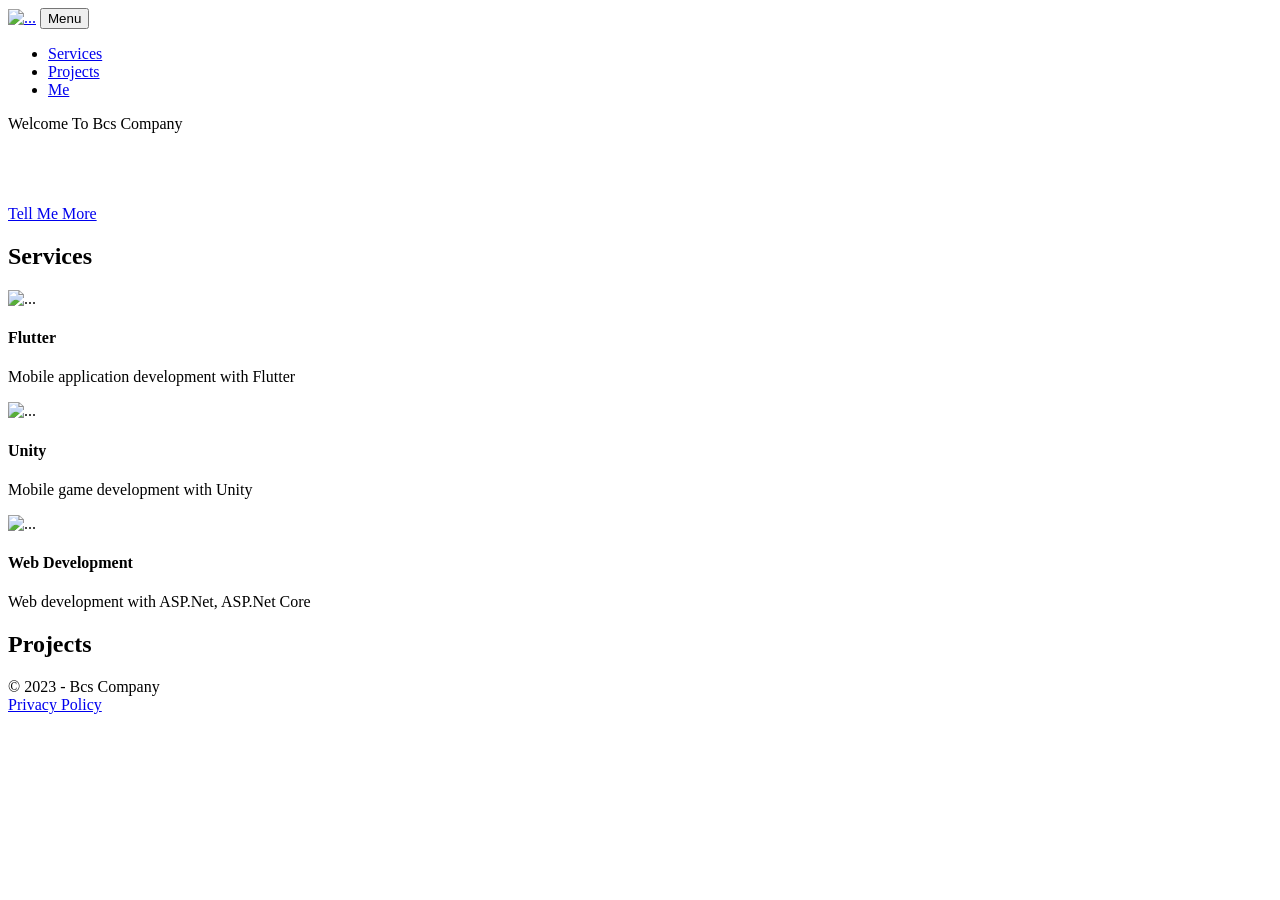
==== index.html @ e2378f74 "Update index.html" ====
<!DOCTYPE html>
<html lang="en">
<head>
    <meta charset="utf-8" />
    <meta name="viewport" content="width=device-width, initial-scale=1, shrink-to-fit=no" />
    <meta name="description" content="" />
    <meta name="author" content="" />
    <title>Bcs Company</title>
    <!-- Favicon-->
    <link rel="icon" type="image/x-icon" href="assets/favicon.ico" />
    <!-- Font Awesome icons (free version)-->
    <script src="https://use.fontawesome.com/releases/v6.3.0/js/all.js" crossorigin="anonymous"></script>
    <!-- Google fonts-->
    <link href="https://fonts.googleapis.com/css?family=Montserrat:400,700" rel="stylesheet" type="text/css" />
    <link href="https://fonts.googleapis.com/css?family=Roboto+Slab:400,100,300,700" rel="stylesheet" type="text/css" />
    <!-- Core theme CSS (includes Bootstrap)-->
    <link href="css/styles.css" rel="stylesheet" />
</head>
<body id="page-top">
    <!-- Navigation-->
    <nav class="navbar navbar-expand-lg navbar-dark fixed-top" id="mainNav">
        <div class="container">
            <a class="navbar-brand" href="#page-top"><img src="assets/img/logos/bcslogo.png" alt="..." /></a>
            <button class="navbar-toggler" type="button" data-bs-toggle="collapse" data-bs-target="#navbarResponsive" aria-controls="navbarResponsive" aria-expanded="false" aria-label="Toggle navigation">
                Menu
                <i class="fas fa-bars ms-1"></i>
            </button>
            <div class="collapse navbar-collapse" id="navbarResponsive">
                <ul class="navbar-nav text-uppercase ms-auto py-4 py-lg-0">
                    <li class="nav-item"><a class="nav-link" href="#services">Services</a></li>
                    <li class="nav-item"><a class="nav-link" href="#portfolio">Projects</a></li>
                    <li class="nav-item"><a class="nav-link" href="#team">Me</a> </li>
                </ul>
            </div>
        </div>
    </nav>
    <!-- Masthead-->
    <header class="masthead">
        <div class="container">
            <div class="masthead-subheading">Welcome To Bcs Company</div>
            <div class="masthead-heading text-uppercase"></div>
            <br />
            <br />
            <br />
            <br />
            <a class="btn btn-primary btn-xl text-uppercase" href="#services">Tell Me More</a>
        </div>
    </header>
    <!-- Services-->
    <section class="page-section" id="services">
        <div class="container">
            <div class="text-center">
                <h2 class="section-heading text-uppercase">Services</h2>
                <!--
                <h3 class="section-subheading text-muted">Lorem ipsum dolor sit amet consectetur.</h3>
                -->
            </div>
            <div class="row text-center">
                <div class="col-md-4">
                    <span class="fa-stack fa-4x">
                        <img class="img-fluid" src="assets/img/logos/flutter.png" alt="..." />
                    </span>
                    <h4 class="my-3">Flutter</h4>
                    <p class="text-muted">Mobile application development with Flutter</p>
                </div>
                <div class="col-md-4">
                    <span class="fa-stack fa-4x">
                        <img class="img-fluid" src="assets/img/logos/unity.png" alt="..." />
                    </span>
                    <h4 class="my-3">Unity</h4>
                    <p class="text-muted">Mobile game development with Unity</p>
                </div>
                <div class="col-md-4">
                    <span class="fa-stack fa-4x">
                        <img class="img-fluid" src="assets/img/logos/aspnetcore.png" alt="..." />
                    </span>
                    <h4 class="my-3">Web Development</h4>
                    <p class="text-muted"> Web development with ASP.Net, ASP.Net Core</p>
                </div>
            </div>
        </div>
    </section>
    <!-- Portfolio Grid-->
    <section class="page-section bg-light" id="portfolio">
        <div class="container">
            <div class="text-center">
                <h2 class="section-heading text-uppercase">Projects</h2>
                <!--
                <h3 class="section-subheading text-muted">Lorem ipsum dolor sit amet consectetur.</h3>
                -->
            </div>
            <div class="row">
                <div class="col-lg-4 col-sm-6 mb-4">
                    <!-- Portfolio item 1-->
                    <!-- 
                    <div class="portfolio-item">
                        <a class="portfolio-link" data-bs-toggle="modal" href="#portfolioModal1">
                            <div class="portfolio-hover">
                                <div class="portfolio-hover-content"><i class="fas fa-plus fa-3x"></i></div>
                            </div>
                            <img class="mx-auto img-fluid" src="assets/img/portfolio/blockpuzzle.png" alt="..." />
                        </a>
                        <div class="portfolio-caption">
                            <div class="portfolio-caption-heading">Block Puzzle</div>
                            <a href="https://play.google.com/store/apps/details?id=com.BcsCompany.BlockPuzzle" target="_blank">
                                View on Google Play
                            </a>
                        </div>
                    </div>
                </div>
                <div class="col-lg-4 col-sm-6 mb-4">
                    
                    <div class="portfolio-item">
                        <a class="portfolio-link" data-bs-toggle="modal" href="#portfolioModal2">
                            <div class="portfolio-hover">
                                <div class="portfolio-hover-content"><i class="fas fa-plus fa-3x"></i></div>
                            </div>
                            <img class="mx-auto img-fluid" src="assets/img/portfolio/wordcrosspuzzle.png" alt="..." />
                        </a>
                        <div class="portfolio-caption">
                            <div class="portfolio-caption-heading">Word Cross Puzzle</div>
                            <a href="https://play.google.com/store/apps/details?id=com.BcsCompany.WordCrossPuzzleEng" target="_blank">
                                View on Google Play
                            </a>
                        </div>
                    </div>-->
                </div>
            </div>
        </div>
    </section>
    <!-- Team-->
    <!--
    <section class="page-section bg-light" id="team">
        <div class="container">
            <div class="text-center">
                <h2 class="section-heading text-uppercase">Me</h2>
                
                                <h3 class="section-subheading text-muted">Lorem ipsum dolor sit amet consectetur.</h3>
                
            </div>
            <div class="row">
                <div class="col-lg-4 mx-auto">
                    <div class="team-member">
                        <img class="mx-auto rounded-circle img-fluid" src="assets/img/team/profile_img.jpg" alt="..." />
                        <h4>Batıkan Çağrı SAVCI</h4>
                        <p class="text-muted">Full Stack Developer</p>
                        <a class="btn btn-dark btn-social mx-2" href="#!" aria-label="Parveen Anand Twitter Profile"><i class="fab fa-twitter"></i></a>
                        <a class="btn btn-dark btn-social mx-2" href="#!" aria-label="Parveen Anand Facebook Profile"><i class="fab fa-facebook-f"></i></a>
                        <a class="btn btn-dark btn-social mx-2" href="#!" aria-label="Parveen Anand LinkedIn Profile"><i class="fab fa-linkedin-in"></i></a>
                    </div>
                </div>
            </div>
            <div class="row">
                <div class="col-lg-8 mx-auto text-center"><p class="large text-muted"></p></div>
            </div>
        </div>
    </section>
    -->
    <!-- Footer-->
    <footer class="footer py-4">
        <div class="container">
            <div class="row align-items-center">
                <div class="col-lg-4 text-lg-start">&copy; 2023 - Bcs Company</div>
                <div class="col-lg-4 my-3 my-lg-0">
                    <a class="btn btn-dark btn-social mx-2" href="#" aria-label="Twitter"><i class="fab fa-twitter"></i></a>
                    <a class="btn btn-dark btn-social mx-2" href="#" aria-label="Facebook"><i class="fab fa-facebook-f"></i></a>
                    <a class="btn btn-dark btn-social mx-2" href="#" aria-label="LinkedIn"><i class="fab fa-linkedin-in"></i></a>
                </div>
                <div class="col-lg-4 text-lg-end">
                    <a class="link-dark text-decoration-none me-3" href="#">Privacy Policy</a>
                </div>
            </div>
        </div>
    </footer>
    <!-- Portfolio Modals-->
    <!-- Portfolio item 1 modal popup-->
    <!--
            <div class="portfolio-modal modal fade" id="portfolioModal1" tabindex="-1" role="dialog" aria-hidden="true">
        <div class="modal-dialog">
            <div class="modal-content">
                <div class="close-modal" data-bs-dismiss="modal"><img src="assets/img/close-icon.svg" alt="Close modal" /></div>
                <div class="container">
                    <div class="row justify-content-center">
                        <div class="col-lg-8">
                            <div class="modal-body">
                                <h2 class="text-uppercase">Project Name</h2>
                                <p class="item-intro text-muted">Lorem ipsum dolor sit amet consectetur.</p>
                                <img class="img-fluid d-block mx-auto" src="assets/img/portfolio/1.jpg" alt="..." />
                                <p>Use this area to describe your project. Lorem ipsum dolor sit amet, consectetur adipisicing elit. Est blanditiis dolorem culpa incidunt minus dignissimos deserunt repellat aperiam quasi sunt officia expedita beatae cupiditate, maiores repudiandae, nostrum, reiciendis facere nemo!</p>
                                <ul class="list-inline">
                                    <li>
                                        <strong>Client:</strong>
                                        Threads
                                    </li>
                                    <li>
                                        <strong>Category:</strong>
                                        Illustration
                                    </li>
                                </ul>
                                <button class="btn btn-primary btn-xl text-uppercase" data-bs-dismiss="modal" type="button">
                                    <i class="fas fa-xmark me-1"></i>
                                    Close Project
                                </button>
                            </div>
                        </div>
                    </div>
                </div>
            </div>
        </div>
    </div>
        -->
    <!-- Bootstrap core JS-->
    <script src="https://cdn.jsdelivr.net/npm/bootstrap@5.2.3/dist/js/bootstrap.bundle.min.js"></script>
    <!-- Core theme JS-->
    <script src="js/scripts.js"></script>
    <script src="https://cdn.startbootstrap.com/sb-forms-latest.js"></script>
</body>
</html>
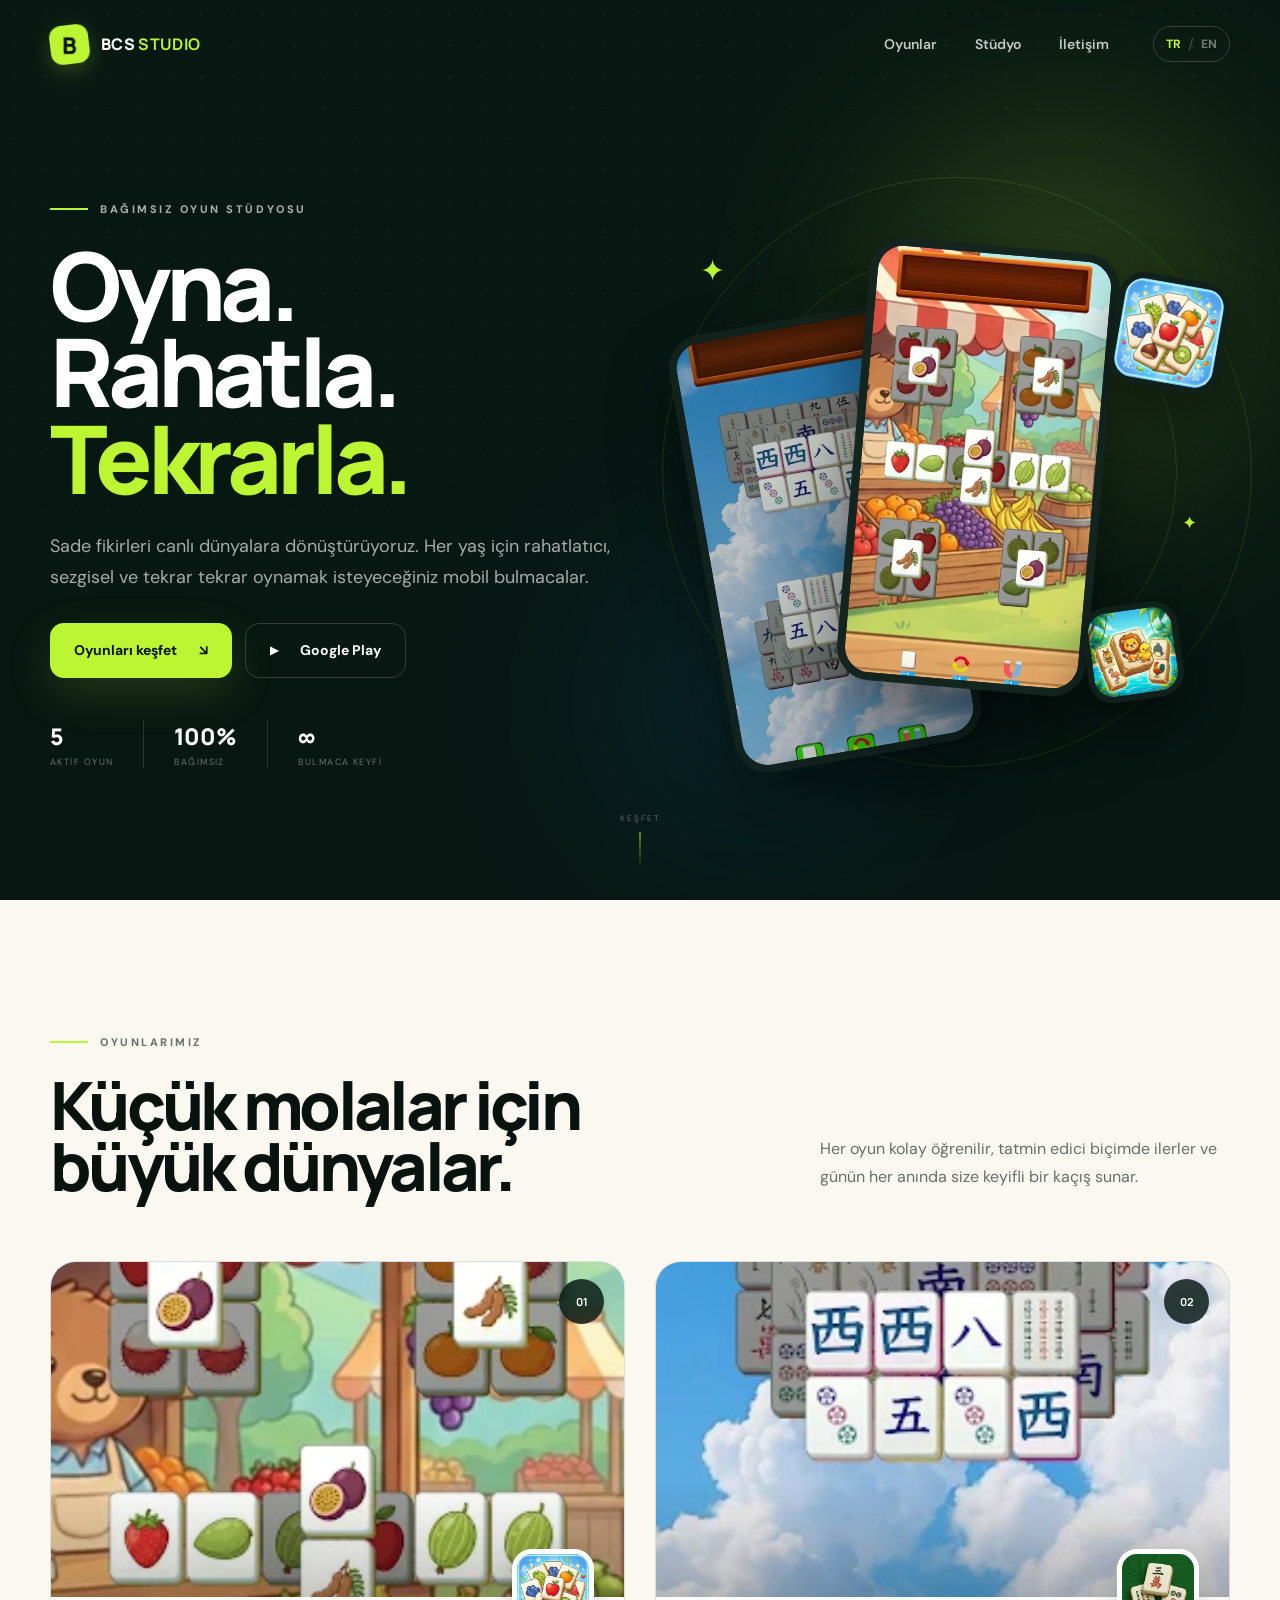
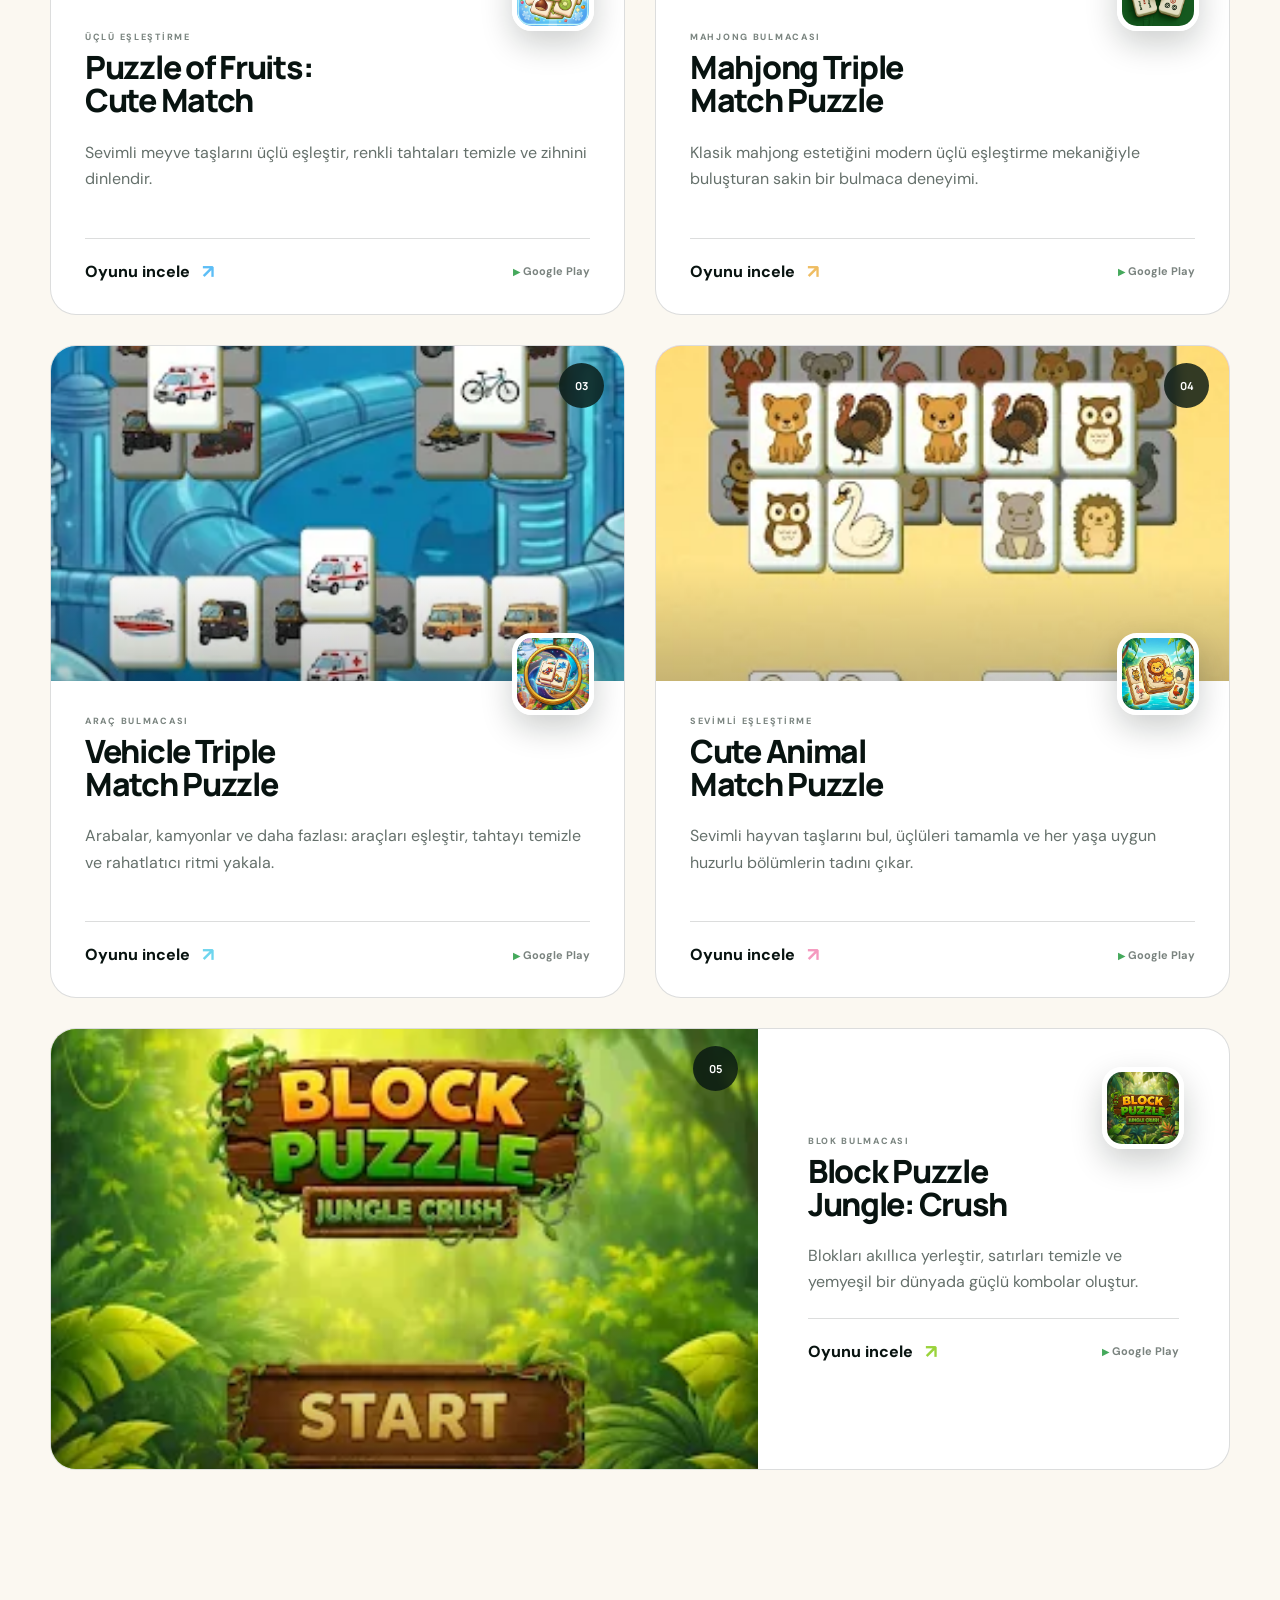
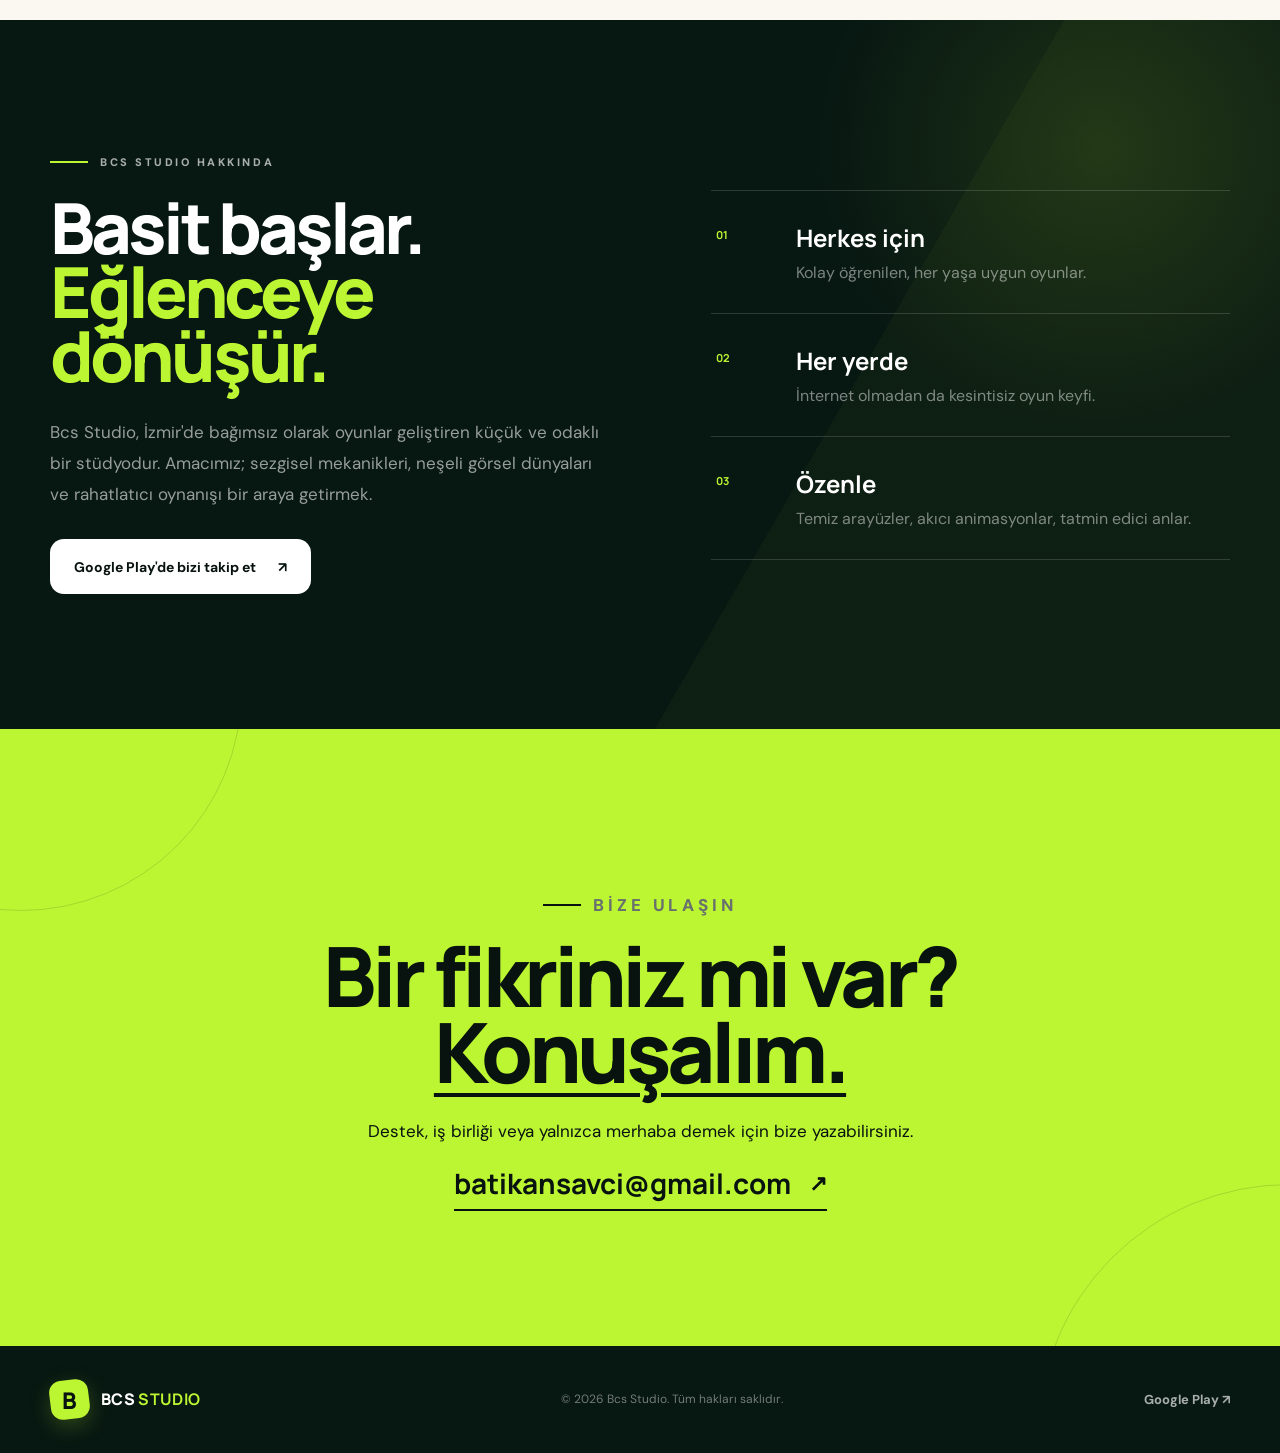
==== commit 889fe566: "Çağrı ilk değişim" ====
--- a/index.html
+++ b/index.html
@@ -1,218 +1,192 @@
-<!DOCTYPE html>
-<html lang="en">
+<!doctype html>
+<html lang="tr">
 <head>
-    <meta charset="utf-8" />
-    <meta name="viewport" content="width=device-width, initial-scale=1, shrink-to-fit=no" />
-    <meta name="description" content="" />
-    <meta name="author" content="" />
-    <title>Bcs Company</title>
-    <!-- Favicon-->
-    <link rel="icon" type="image/x-icon" href="assets/favicon.ico" />
-    <!-- Font Awesome icons (free version)-->
-    <script src="https://use.fontawesome.com/releases/v6.3.0/js/all.js" crossorigin="anonymous"></script>
-    <!-- Google fonts-->
-    <link href="https://fonts.googleapis.com/css?family=Montserrat:400,700" rel="stylesheet" type="text/css" />
-    <link href="https://fonts.googleapis.com/css?family=Roboto+Slab:400,100,300,700" rel="stylesheet" type="text/css" />
-    <!-- Core theme CSS (includes Bootstrap)-->
-    <link href="css/styles.css" rel="stylesheet" />
+  <meta charset="utf-8">
+  <meta name="viewport" content="width=device-width, initial-scale=1">
+  <meta name="description" content="Bcs Studio — her yaş için sakin, renkli ve özenle tasarlanmış mobil bulmaca oyunları.">
+  <meta name="theme-color" content="#07120f">
+  <meta property="og:title" content="Bcs Studio | Play. Relax. Repeat.">
+  <meta property="og:description" content="Renkli dünyalar, tatmin edici bulmacalar ve her an oynanabilen mobil oyunlar.">
+  <meta property="og:type" content="website">
+  <title>Bcs Studio | Mobile Puzzle Games</title>
+  <link rel="icon" href="assets/favicon.ico">
+  <link rel="preconnect" href="https://fonts.googleapis.com">
+  <link rel="preconnect" href="https://fonts.gstatic.com" crossorigin>
+  <link href="https://fonts.googleapis.com/css2?family=DM+Sans:wght@400;500;600;700&family=Manrope:wght@600;700;800&display=swap" rel="stylesheet">
+  <link rel="stylesheet" href="css/styles.css">
 </head>
-<body id="page-top">
-    <!-- Navigation-->
-    <nav class="navbar navbar-expand-lg navbar-dark fixed-top" id="mainNav">
-        <div class="container">
-            <a class="navbar-brand" href="#page-top"><img src="assets/img/logos/bcslogo.png" alt="..." /></a>
-            <button class="navbar-toggler" type="button" data-bs-toggle="collapse" data-bs-target="#navbarResponsive" aria-controls="navbarResponsive" aria-expanded="false" aria-label="Toggle navigation">
-                Menu
-                <i class="fas fa-bars ms-1"></i>
-            </button>
-            <div class="collapse navbar-collapse" id="navbarResponsive">
-                <ul class="navbar-nav text-uppercase ms-auto py-4 py-lg-0">
-                    <li class="nav-item"><a class="nav-link" href="#services">Services</a></li>
-                    <li class="nav-item"><a class="nav-link" href="#portfolio">Projects</a></li>
-                    <li class="nav-item"><a class="nav-link" href="#team">Me</a> </li>
-                </ul>
+<body>
+  <a class="skip-link" href="#games" data-tr="Oyunlara geç" data-en="Skip to games">Oyunlara geç</a>
+
+  <header class="site-header" id="top">
+    <div class="nav-shell">
+      <a class="brand" href="#top" aria-label="Bcs Studio ana sayfa">
+        <span class="brand-mark" aria-hidden="true"><span>B</span></span>
+        <span class="brand-name">BCS <strong>STUDIO</strong></span>
+      </a>
+      <button class="menu-toggle" type="button" aria-expanded="false" aria-controls="main-nav">
+        <span></span><span></span><span></span><span class="sr-only">Menü</span>
+      </button>
+      <nav class="main-nav" id="main-nav" aria-label="Ana navigasyon">
+        <a href="#games" data-tr="Oyunlar" data-en="Games">Oyunlar</a>
+        <a href="#studio" data-tr="Stüdyo" data-en="Studio">Stüdyo</a>
+        <a href="#contact" data-tr="İletişim" data-en="Contact">İletişim</a>
+        <div class="language-switch" role="group" aria-label="Dil seçimi">
+          <button type="button" data-language="tr" class="is-active" aria-pressed="true">TR</button>
+          <span>/</span>
+          <button type="button" data-language="en" aria-pressed="false">EN</button>
+        </div>
+      </nav>
+    </div>
+  </header>
+
+  <main>
+    <section class="hero" aria-labelledby="hero-title">
+      <div class="hero-glow hero-glow-one"></div>
+      <div class="hero-glow hero-glow-two"></div>
+      <div class="hero-grid shell">
+        <div class="hero-copy reveal">
+          <p class="eyebrow"><span></span><span data-tr="BAĞIMSIZ OYUN STÜDYOSU" data-en="INDEPENDENT GAME STUDIO">BAĞIMSIZ OYUN STÜDYOSU</span></p>
+          <h1 id="hero-title"><span data-tr="Oyna." data-en="Play.">Oyna.</span><br><span data-tr="Rahatla." data-en="Relax.">Rahatla.</span><br><em data-tr="Tekrarla." data-en="Repeat.">Tekrarla.</em></h1>
+          <p class="hero-lead" data-tr="Sade fikirleri canlı dünyalara dönüştürüyoruz. Her yaş için rahatlatıcı, sezgisel ve tekrar tekrar oynamak isteyeceğiniz mobil bulmacalar." data-en="We turn simple ideas into vibrant worlds. Relaxing, intuitive mobile puzzles for all ages—made to be played again and again.">Sade fikirleri canlı dünyalara dönüştürüyoruz. Her yaş için rahatlatıcı, sezgisel ve tekrar tekrar oynamak isteyeceğiniz mobil bulmacalar.</p>
+          <div class="hero-actions">
+            <a class="button button-primary" href="#games"><span data-tr="Oyunları keşfet" data-en="Explore games">Oyunları keşfet</span><span aria-hidden="true">↘</span></a>
+            <a class="button button-ghost" href="https://play.google.com/store/apps/developer?id=Bcs+Studio" target="_blank" rel="noopener"><span class="play-symbol" aria-hidden="true">▶</span><span>Google Play</span></a>
+          </div>
+          <div class="hero-stats" aria-label="Stüdyo bilgileri">
+            <div><strong>5</strong><span data-tr="AKTİF OYUN" data-en="LIVE GAMES">AKTİF OYUN</span></div>
+            <div><strong>100%</strong><span data-tr="BAĞIMSIZ" data-en="INDEPENDENT">BAĞIMSIZ</span></div>
+            <div><strong>∞</strong><span data-tr="BULMACA KEYFİ" data-en="PUZZLE JOY">BULMACA KEYFİ</span></div>
+          </div>
+        </div>
+
+        <div class="hero-art reveal" aria-label="Bcs Studio oyunlarından görseller">
+          <div class="orbit orbit-one"></div><div class="orbit orbit-two"></div>
+          <div class="phone-card phone-card-back">
+            <img src="assets/img/games/mahjong-triple-match/screenshot-1.webp" alt="Mahjong Triple Match oyun ekranı">
+          </div>
+          <div class="phone-card phone-card-front">
+            <img src="assets/img/games/puzzle-of-fruits/screenshot-1.webp" alt="Puzzle of Fruits oyun ekranı">
+          </div>
+          <img class="floating-icon icon-fruit" src="assets/img/games/puzzle-of-fruits/icon.webp" alt="Puzzle of Fruits ikonu">
+          <img class="floating-icon icon-animal" src="assets/img/games/cute-animal-match/icon.webp" alt="Cute Animal Match ikonu">
+          <div class="spark spark-one">✦</div><div class="spark spark-two">✦</div>
+        </div>
+      </div>
+      <div class="scroll-cue"><span data-tr="KEŞFET" data-en="SCROLL">KEŞFET</span><i></i></div>
+    </section>
+
+    <section class="games-section" id="games" aria-labelledby="games-title">
+      <div class="shell">
+        <div class="section-heading reveal">
+          <div>
+            <p class="eyebrow dark"><span></span><span data-tr="OYUNLARIMIZ" data-en="OUR GAMES">OYUNLARIMIZ</span></p>
+            <h2 id="games-title" data-tr="Küçük molalar için büyük dünyalar." data-en="Big worlds for little breaks.">Küçük molalar için<br>büyük dünyalar.</h2>
+          </div>
+          <p data-tr="Her oyun kolay öğrenilir, tatmin edici biçimde ilerler ve günün her anında size keyifli bir kaçış sunar." data-en="Every game is easy to learn, satisfying to master, and designed to offer a joyful escape at any moment of your day.">Her oyun kolay öğrenilir, tatmin edici biçimde ilerler ve günün her anında size keyifli bir kaçış sunar.</p>
+        </div>
+
+        <div class="games-grid">
+          <article class="game-card card-fruit reveal" data-game="fruit">
+            <div class="game-visual"><img src="assets/img/games/puzzle-of-fruits/screenshot-1.webp" alt="Puzzle of Fruits oynanış ekranı" loading="lazy"><span class="card-number">01</span></div>
+            <div class="game-content">
+              <img class="game-icon" src="assets/img/games/puzzle-of-fruits/icon.webp" alt="" loading="lazy">
+              <div class="game-title"><p data-tr="ÜÇLÜ EŞLEŞTİRME" data-en="TRIPLE MATCH">ÜÇLÜ EŞLEŞTİRME</p><h3>Puzzle of Fruits:<br>Cute Match</h3></div>
+              <p data-tr="Sevimli meyve taşlarını üçlü eşleştir, renkli tahtaları temizle ve zihnini dinlendir." data-en="Match three adorable fruit tiles, clear colorful boards, and give your mind a sweet little break.">Sevimli meyve taşlarını üçlü eşleştir, renkli tahtaları temizle ve zihnini dinlendir.</p>
+              <div class="card-actions"><button class="text-link game-detail" type="button" data-game="fruit"><span data-tr="Oyunu incele" data-en="View game">Oyunu incele</span><span>↗</span></button><a class="store-mini" href="https://play.google.com/store/apps/details?id=com.RBGames.PuzzleofFruitsCuteMatch" target="_blank" rel="noopener" aria-label="Puzzle of Fruits Google Play"><span>▶</span> Google Play</a></div>
             </div>
+          </article>
+
+          <article class="game-card card-mahjong reveal" data-game="mahjong">
+            <div class="game-visual"><img src="assets/img/games/mahjong-triple-match/screenshot-1.webp" alt="Mahjong Triple Match oynanış ekranı" loading="lazy"><span class="card-number">02</span></div>
+            <div class="game-content">
+              <img class="game-icon" src="assets/img/games/mahjong-triple-match/icon.webp" alt="" loading="lazy">
+              <div class="game-title"><p data-tr="MAHJONG BULMACASI" data-en="MAHJONG PUZZLE">MAHJONG BULMACASI</p><h3>Mahjong Triple<br>Match Puzzle</h3></div>
+              <p data-tr="Klasik mahjong estetiğini modern üçlü eşleştirme mekaniğiyle buluşturan sakin bir bulmaca deneyimi." data-en="A calming puzzle experience blending classic mahjong style with modern triple-match gameplay.">Klasik mahjong estetiğini modern üçlü eşleştirme mekaniğiyle buluşturan sakin bir bulmaca deneyimi.</p>
+              <div class="card-actions"><button class="text-link game-detail" type="button" data-game="mahjong"><span data-tr="Oyunu incele" data-en="View game">Oyunu incele</span><span>↗</span></button><a class="store-mini" href="https://play.google.com/store/apps/details?id=com.RBGames.MahjongTripleMatchPuzzle" target="_blank" rel="noopener" aria-label="Mahjong Triple Match Google Play"><span>▶</span> Google Play</a></div>
+            </div>
+          </article>
+
+          <article class="game-card card-vehicle reveal" data-game="vehicle">
+            <div class="game-visual"><img src="assets/img/games/vehicle-triple-match/screenshot-1.webp" alt="Vehicle Triple Match oynanış ekranı" loading="lazy"><span class="card-number">03</span></div>
+            <div class="game-content">
+              <img class="game-icon" src="assets/img/games/vehicle-triple-match/icon.webp" alt="" loading="lazy">
+              <div class="game-title"><p data-tr="ARAÇ BULMACASI" data-en="VEHICLE PUZZLE">ARAÇ BULMACASI</p><h3>Vehicle Triple<br>Match Puzzle</h3></div>
+              <p data-tr="Arabalar, kamyonlar ve daha fazlası: araçları eşleştir, tahtayı temizle ve rahatlatıcı ritmi yakala." data-en="Cars, trucks, and more—match the vehicles, clear the board, and settle into a relaxing rhythm.">Arabalar, kamyonlar ve daha fazlası: araçları eşleştir, tahtayı temizle ve rahatlatıcı ritmi yakala.</p>
+              <div class="card-actions"><button class="text-link game-detail" type="button" data-game="vehicle"><span data-tr="Oyunu incele" data-en="View game">Oyunu incele</span><span>↗</span></button><a class="store-mini" href="https://play.google.com/store/apps/details?id=com.RBGames.VehicleTripleMatchPuzzle" target="_blank" rel="noopener" aria-label="Vehicle Triple Match Google Play"><span>▶</span> Google Play</a></div>
+            </div>
+          </article>
+
+          <article class="game-card card-animal reveal" data-game="animal">
+            <div class="game-visual"><img src="assets/img/games/cute-animal-match/screenshot-1.webp" alt="Cute Animal Match oynanış ekranı" loading="lazy"><span class="card-number">04</span></div>
+            <div class="game-content">
+              <img class="game-icon" src="assets/img/games/cute-animal-match/icon.webp" alt="" loading="lazy">
+              <div class="game-title"><p data-tr="SEVİMLİ EŞLEŞTİRME" data-en="CUTE MATCHING">SEVİMLİ EŞLEŞTİRME</p><h3>Cute Animal<br>Match Puzzle</h3></div>
+              <p data-tr="Sevimli hayvan taşlarını bul, üçlüleri tamamla ve her yaşa uygun huzurlu bölümlerin tadını çıkar." data-en="Find adorable animal tiles, complete the triples, and enjoy peaceful levels made for every age.">Sevimli hayvan taşlarını bul, üçlüleri tamamla ve her yaşa uygun huzurlu bölümlerin tadını çıkar.</p>
+              <div class="card-actions"><button class="text-link game-detail" type="button" data-game="animal"><span data-tr="Oyunu incele" data-en="View game">Oyunu incele</span><span>↗</span></button><a class="store-mini" href="https://play.google.com/store/apps/details?id=com.RBGames.CuteAnimalMatchPuzzle" target="_blank" rel="noopener" aria-label="Cute Animal Match Google Play"><span>▶</span> Google Play</a></div>
+            </div>
+          </article>
+
+          <article class="game-card card-jungle featured-card reveal" data-game="jungle">
+            <div class="game-visual"><img src="assets/img/games/block-puzzle-jungle/screenshot-1.webp" alt="Block Puzzle Jungle oynanış ekranı" loading="lazy"><span class="card-number">05</span></div>
+            <div class="game-content">
+              <img class="game-icon" src="assets/img/games/block-puzzle-jungle/icon.webp" alt="" loading="lazy">
+              <div class="game-title"><p data-tr="BLOK BULMACASI" data-en="BLOCK PUZZLE">BLOK BULMACASI</p><h3>Block Puzzle<br>Jungle: Crush</h3></div>
+              <p data-tr="Blokları akıllıca yerleştir, satırları temizle ve yemyeşil bir dünyada güçlü kombolar oluştur." data-en="Place blocks wisely, clear the lines, and build powerful combos in a lush jungle world.">Blokları akıllıca yerleştir, satırları temizle ve yemyeşil bir dünyada güçlü kombolar oluştur.</p>
+              <div class="card-actions"><button class="text-link game-detail" type="button" data-game="jungle"><span data-tr="Oyunu incele" data-en="View game">Oyunu incele</span><span>↗</span></button><a class="store-mini" href="https://play.google.com/store/apps/details?id=com.RBGames.BlockPuzzleJungleCrush" target="_blank" rel="noopener" aria-label="Block Puzzle Jungle Google Play"><span>▶</span> Google Play</a></div>
+            </div>
+          </article>
         </div>
-    </nav>
-    <!-- Masthead-->
-    <header class="masthead">
-        <div class="container">
-            <div class="masthead-subheading">Welcome To Bcs Company</div>
-            <div class="masthead-heading text-uppercase"></div>
-            <br />
-            <br />
-            <br />
-            <br />
-            <a class="btn btn-primary btn-xl text-uppercase" href="#services">Tell Me More</a>
+      </div>
+    </section>
+
+    <section class="studio-section" id="studio" aria-labelledby="studio-title">
+      <div class="studio-pattern"></div>
+      <div class="shell studio-grid">
+        <div class="studio-copy reveal">
+          <p class="eyebrow"><span></span><span data-tr="BCS STUDIO HAKKINDA" data-en="ABOUT BCS STUDIO">BCS STUDIO HAKKINDA</span></p>
+          <h2 id="studio-title"><span data-tr="Basit başlar." data-en="It starts simple.">Basit başlar.</span><br><em data-tr="Eğlenceye dönüşür." data-en="It becomes fun.">Eğlenceye dönüşür.</em></h2>
+          <p data-tr="Bcs Studio, İzmir'de bağımsız olarak oyunlar geliştiren küçük ve odaklı bir stüdyodur. Amacımız; sezgisel mekanikleri, neşeli görsel dünyaları ve rahatlatıcı oynanışı bir araya getirmek." data-en="Bcs Studio is a small, focused independent game studio based in Izmir. Our aim is to bring intuitive mechanics, cheerful visual worlds, and relaxing gameplay together.">Bcs Studio, İzmir'de bağımsız olarak oyunlar geliştiren küçük ve odaklı bir stüdyodur. Amacımız; sezgisel mekanikleri, neşeli görsel dünyaları ve rahatlatıcı oynanışı bir araya getirmek.</p>
+          <a class="button button-light" href="https://play.google.com/store/apps/developer?id=Bcs+Studio" target="_blank" rel="noopener"><span data-tr="Google Play'de bizi takip et" data-en="Follow us on Google Play">Google Play'de bizi takip et</span><span>↗</span></a>
         </div>
-    </header>
-    <!-- Services-->
-    <section class="page-section" id="services">
-        <div class="container">
-            <div class="text-center">
-                <h2 class="section-heading text-uppercase">Services</h2>
-                <!--
-                <h3 class="section-subheading text-muted">Lorem ipsum dolor sit amet consectetur.</h3>
-                -->
-            </div>
-            <div class="row text-center">
-                <div class="col-md-4">
-                    <span class="fa-stack fa-4x">
-                        <img class="img-fluid" src="assets/img/logos/flutter.png" alt="..." />
-                    </span>
-                    <h4 class="my-3">Flutter</h4>
-                    <p class="text-muted">Mobile application development with Flutter</p>
-                </div>
-                <div class="col-md-4">
-                    <span class="fa-stack fa-4x">
-                        <img class="img-fluid" src="assets/img/logos/unity.png" alt="..." />
-                    </span>
-                    <h4 class="my-3">Unity</h4>
-                    <p class="text-muted">Mobile game development with Unity</p>
-                </div>
-                <div class="col-md-4">
-                    <span class="fa-stack fa-4x">
-                        <img class="img-fluid" src="assets/img/logos/aspnetcore.png" alt="..." />
-                    </span>
-                    <h4 class="my-3">Web Development</h4>
-                    <p class="text-muted"> Web development with ASP.Net, ASP.Net Core</p>
-                </div>
-            </div>
+        <div class="values reveal">
+          <article><span>01</span><div><h3 data-tr="Herkes için" data-en="For everyone">Herkes için</h3><p data-tr="Kolay öğrenilen, her yaşa uygun oyunlar." data-en="Easy-to-learn games made for every age.">Kolay öğrenilen, her yaşa uygun oyunlar.</p></div></article>
+          <article><span>02</span><div><h3 data-tr="Her yerde" data-en="Anywhere">Her yerde</h3><p data-tr="İnternet olmadan da kesintisiz oyun keyfi." data-en="Uninterrupted play—even without the internet.">İnternet olmadan da kesintisiz oyun keyfi.</p></div></article>
+          <article><span>03</span><div><h3 data-tr="Özenle" data-en="With care">Özenle</h3><p data-tr="Temiz arayüzler, akıcı animasyonlar, tatmin edici anlar." data-en="Clean interfaces, smooth animation, satisfying moments.">Temiz arayüzler, akıcı animasyonlar, tatmin edici anlar.</p></div></article>
         </div>
+      </div>
     </section>
-    <!-- Portfolio Grid-->
-    <section class="page-section bg-light" id="portfolio">
-        <div class="container">
-            <div class="text-center">
-                <h2 class="section-heading text-uppercase">Projects</h2>
-                <!--
-                <h3 class="section-subheading text-muted">Lorem ipsum dolor sit amet consectetur.</h3>
-                -->
-            </div>
-            <div class="row">
-                <div class="col-lg-4 col-sm-6 mb-4">
-                    <!-- Portfolio item 1-->
-                    <!-- 
-                    <div class="portfolio-item">
-                        <a class="portfolio-link" data-bs-toggle="modal" href="#portfolioModal1">
-                            <div class="portfolio-hover">
-                                <div class="portfolio-hover-content"><i class="fas fa-plus fa-3x"></i></div>
-                            </div>
-                            <img class="mx-auto img-fluid" src="assets/img/portfolio/blockpuzzle.png" alt="..." />
-                        </a>
-                        <div class="portfolio-caption">
-                            <div class="portfolio-caption-heading">Block Puzzle</div>
-                            <a href="https://play.google.com/store/apps/details?id=com.BcsCompany.BlockPuzzle" target="_blank">
-                                View on Google Play
-                            </a>
-                        </div>
-                    </div>
-                </div>
-                <div class="col-lg-4 col-sm-6 mb-4">
-                    
-                    <div class="portfolio-item">
-                        <a class="portfolio-link" data-bs-toggle="modal" href="#portfolioModal2">
-                            <div class="portfolio-hover">
-                                <div class="portfolio-hover-content"><i class="fas fa-plus fa-3x"></i></div>
-                            </div>
-                            <img class="mx-auto img-fluid" src="assets/img/portfolio/wordcrosspuzzle.png" alt="..." />
-                        </a>
-                        <div class="portfolio-caption">
-                            <div class="portfolio-caption-heading">Word Cross Puzzle</div>
-                            <a href="https://play.google.com/store/apps/details?id=com.BcsCompany.WordCrossPuzzleEng" target="_blank">
-                                View on Google Play
-                            </a>
-                        </div>
-                    </div>-->
-                </div>
-            </div>
-        </div>
+
+    <section class="contact-section" id="contact" aria-labelledby="contact-title">
+      <div class="shell contact-inner reveal">
+        <p class="eyebrow dark"><span></span><span data-tr="BİZE ULAŞIN" data-en="GET IN TOUCH">BİZE ULAŞIN</span></p>
+        <h2 id="contact-title"><span data-tr="Bir fikriniz mi var?" data-en="Have an idea?">Bir fikriniz mi var?</span><br><em data-tr="Konuşalım." data-en="Let's talk.">Konuşalım.</em></h2>
+        <p data-tr="Destek, iş birliği veya yalnızca merhaba demek için bize yazabilirsiniz." data-en="Write to us for support, collaboration, or simply to say hello.">Destek, iş birliği veya yalnızca merhaba demek için bize yazabilirsiniz.</p>
+        <a class="email-link" href="mailto:batikansavci@gmail.com">batikansavci@gmail.com <span>↗</span></a>
+      </div>
     </section>
-    <!-- Team-->
-    <!--
-    <section class="page-section bg-light" id="team">
-        <div class="container">
-            <div class="text-center">
-                <h2 class="section-heading text-uppercase">Me</h2>
-                
-                                <h3 class="section-subheading text-muted">Lorem ipsum dolor sit amet consectetur.</h3>
-                
-            </div>
-            <div class="row">
-                <div class="col-lg-4 mx-auto">
-                    <div class="team-member">
-                        <img class="mx-auto rounded-circle img-fluid" src="assets/img/team/profile_img.jpg" alt="..." />
-                        <h4>Batıkan Çağrı SAVCI</h4>
-                        <p class="text-muted">Full Stack Developer</p>
-                        <a class="btn btn-dark btn-social mx-2" href="#!" aria-label="Parveen Anand Twitter Profile"><i class="fab fa-twitter"></i></a>
-                        <a class="btn btn-dark btn-social mx-2" href="#!" aria-label="Parveen Anand Facebook Profile"><i class="fab fa-facebook-f"></i></a>
-                        <a class="btn btn-dark btn-social mx-2" href="#!" aria-label="Parveen Anand LinkedIn Profile"><i class="fab fa-linkedin-in"></i></a>
-                    </div>
-                </div>
-            </div>
-            <div class="row">
-                <div class="col-lg-8 mx-auto text-center"><p class="large text-muted"></p></div>
-            </div>
-        </div>
-    </section>
-    -->
-    <!-- Footer-->
-    <footer class="footer py-4">
-        <div class="container">
-            <div class="row align-items-center">
-                <div class="col-lg-4 text-lg-start">&copy; 2023 - Bcs Company</div>
-                <div class="col-lg-4 my-3 my-lg-0">
-                    <a class="btn btn-dark btn-social mx-2" href="#" aria-label="Twitter"><i class="fab fa-twitter"></i></a>
-                    <a class="btn btn-dark btn-social mx-2" href="#" aria-label="Facebook"><i class="fab fa-facebook-f"></i></a>
-                    <a class="btn btn-dark btn-social mx-2" href="#" aria-label="LinkedIn"><i class="fab fa-linkedin-in"></i></a>
-                </div>
-                <div class="col-lg-4 text-lg-end">
-                    <a class="link-dark text-decoration-none me-3" href="#">Privacy Policy</a>
-                </div>
-            </div>
-        </div>
-    </footer>
-    <!-- Portfolio Modals-->
-    <!-- Portfolio item 1 modal popup-->
-    <!--
-            <div class="portfolio-modal modal fade" id="portfolioModal1" tabindex="-1" role="dialog" aria-hidden="true">
-        <div class="modal-dialog">
-            <div class="modal-content">
-                <div class="close-modal" data-bs-dismiss="modal"><img src="assets/img/close-icon.svg" alt="Close modal" /></div>
-                <div class="container">
-                    <div class="row justify-content-center">
-                        <div class="col-lg-8">
-                            <div class="modal-body">
-                                <h2 class="text-uppercase">Project Name</h2>
-                                <p class="item-intro text-muted">Lorem ipsum dolor sit amet consectetur.</p>
-                                <img class="img-fluid d-block mx-auto" src="assets/img/portfolio/1.jpg" alt="..." />
-                                <p>Use this area to describe your project. Lorem ipsum dolor sit amet, consectetur adipisicing elit. Est blanditiis dolorem culpa incidunt minus dignissimos deserunt repellat aperiam quasi sunt officia expedita beatae cupiditate, maiores repudiandae, nostrum, reiciendis facere nemo!</p>
-                                <ul class="list-inline">
-                                    <li>
-                                        <strong>Client:</strong>
-                                        Threads
-                                    </li>
-                                    <li>
-                                        <strong>Category:</strong>
-                                        Illustration
-                                    </li>
-                                </ul>
-                                <button class="btn btn-primary btn-xl text-uppercase" data-bs-dismiss="modal" type="button">
-                                    <i class="fas fa-xmark me-1"></i>
-                                    Close Project
-                                </button>
-                            </div>
-                        </div>
-                    </div>
-                </div>
-            </div>
-        </div>
+  </main>
+
+  <footer>
+    <div class="shell footer-inner">
+      <a class="brand" href="#top"><span class="brand-mark"><span>B</span></span><span class="brand-name">BCS <strong>STUDIO</strong></span></a>
+      <p>© <span id="year"></span> Bcs Studio. <span data-tr="Tüm hakları saklıdır." data-en="All rights reserved.">Tüm hakları saklıdır.</span></p>
+      <a href="https://play.google.com/store/apps/developer?id=Bcs+Studio" target="_blank" rel="noopener">Google Play ↗</a>
     </div>
-        -->
-    <!-- Bootstrap core JS-->
-    <script src="https://cdn.jsdelivr.net/npm/bootstrap@5.2.3/dist/js/bootstrap.bundle.min.js"></script>
-    <!-- Core theme JS-->
-    <script src="js/scripts.js"></script>
-    <script src="https://cdn.startbootstrap.com/sb-forms-latest.js"></script>
+  </footer>
+
+  <dialog class="game-dialog" id="game-dialog" aria-labelledby="dialog-title">
+    <button class="dialog-close" type="button" aria-label="Kapat">×</button>
+    <div class="dialog-layout">
+      <div class="dialog-gallery" id="dialog-gallery"></div>
+      <div class="dialog-copy">
+        <div class="dialog-heading"><img id="dialog-icon" alt=""><div><p id="dialog-category"></p><h2 id="dialog-title"></h2></div></div>
+        <p id="dialog-description"></p>
+        <ul id="dialog-features"></ul>
+        <a class="button button-primary" id="dialog-link" href="#" target="_blank" rel="noopener"><span data-tr="Google Play'de indir" data-en="Get it on Google Play">Google Play'de indir</span><span>↗</span></a>
+      </div>
+    </div>
+  </dialog>
+  <script src="js/scripts.js"></script>
 </body>
 </html>
--- a/css/styles.css
+++ b/css/styles.css
@@ -0,0 +1 @@
+:root{--ink:#081310;--deep:#071712;--cream:#f5f0e6;--paper:#fbf8f1;--lime:#bcf532;--lime-2:#d7ff70;--orange:#ff7a45;--blue:#52b7f5;--line:rgba(8,19,16,.14);--muted:#65706b;--shell:min(1180px,calc(100% - 48px));--radius:26px}*{box-sizing:border-box}html{scroll-behavior:smooth;scroll-padding-top:90px}body{margin:0;background:var(--paper);color:var(--ink);font-family:"DM Sans",sans-serif;-webkit-font-smoothing:antialiased}body.dialog-open{overflow:hidden}a{color:inherit;text-decoration:none}button{font:inherit}img{display:block;max-width:100%}.shell{width:var(--shell);margin-inline:auto}.sr-only{position:absolute;width:1px;height:1px;padding:0;margin:-1px;overflow:hidden;clip:rect(0,0,0,0);white-space:nowrap;border:0}.skip-link{position:fixed;z-index:1000;left:20px;top:-60px;background:var(--lime);color:var(--ink);padding:12px 18px;border-radius:8px;font-weight:700}.skip-link:focus{top:20px}.site-header{position:fixed;z-index:100;inset:0 0 auto;color:white;transition:.35s}.site-header.scrolled{background:rgba(7,23,18,.88);backdrop-filter:blur(20px);border-bottom:1px solid rgba(255,255,255,.1)}.nav-shell{width:var(--shell);height:88px;margin:auto;display:flex;align-items:center;justify-content:space-between}.brand{display:inline-flex;align-items:center;gap:12px;font-family:Manrope,sans-serif;font-weight:800;letter-spacing:.02em}.brand-mark{width:39px;height:39px;border-radius:12px;background:var(--lime);color:var(--ink);display:grid;place-items:center;transform:rotate(-7deg);box-shadow:0 7px 22px rgba(188,245,50,.22)}.brand-mark span{font-size:23px;transform:rotate(7deg)}.brand-name{font-size:16px}.brand-name strong{color:var(--lime)}.main-nav{display:flex;align-items:center;gap:38px;font-size:14px;font-weight:600}.main-nav>a{position:relative;color:rgba(255,255,255,.76)}.main-nav>a:after{content:"";position:absolute;left:0;bottom:-8px;width:0;height:2px;background:var(--lime);transition:.25s}.main-nav>a:hover{color:white}.main-nav>a:hover:after{width:100%}.language-switch{display:flex;gap:7px;align-items:center;margin-left:6px;padding:8px 12px;border:1px solid rgba(255,255,255,.18);border-radius:999px}.language-switch button{padding:0;border:0;background:none;color:rgba(255,255,255,.42);font-size:12px;font-weight:800;cursor:pointer}.language-switch button.is-active{color:var(--lime)}.language-switch span{opacity:.2}.menu-toggle{display:none;background:none;border:0;padding:8px}.menu-toggle>span:not(.sr-only){display:block;width:25px;height:2px;background:white;margin:5px}.hero{position:relative;min-height:830px;height:100svh;max-height:980px;overflow:hidden;background:var(--deep);color:white}.hero:before{content:"";position:absolute;inset:0;background-image:radial-gradient(rgba(255,255,255,.08) 1px,transparent 1px);background-size:31px 31px;mask-image:linear-gradient(to bottom,black,transparent 82%)}.hero-grid{height:100%;display:grid;grid-template-columns:1.05fr .95fr;align-items:center;gap:30px;position:relative;z-index:2}.hero-copy{padding-top:70px;max-width:670px}.eyebrow{margin:0 0 26px;display:flex;align-items:center;gap:12px;font-size:11px;letter-spacing:.23em;font-weight:800;color:rgba(255,255,255,.65)}.eyebrow>span:first-child{width:38px;height:2px;background:var(--lime)}.eyebrow.dark{color:#68716d}.hero h1,.section-heading h2,.studio-copy h2,.contact-inner h2{font-family:Manrope,sans-serif;letter-spacing:-.055em;margin:0;font-weight:800;line-height:.91}.hero h1{font-size:clamp(67px,7.4vw,110px)}.hero h1 em,.studio-copy h2 em,.contact-inner h2 em{color:var(--lime);font-style:normal}.hero-lead{max-width:600px;margin:30px 0;color:rgba(255,255,255,.64);font-size:18px;line-height:1.72}.hero-actions{display:flex;align-items:center;gap:13px}.button{min-height:55px;display:inline-flex;align-items:center;justify-content:center;gap:22px;padding:0 24px;border-radius:14px;font-weight:700;font-size:14px;transition:transform .25s,box-shadow .25s,background .25s}.button:hover{transform:translateY(-3px)}.button-primary{background:var(--lime);color:var(--ink);box-shadow:0 15px 45px rgba(188,245,50,.15)}.button-primary:hover{box-shadow:0 18px 50px rgba(188,245,50,.28)}.button-ghost{border:1px solid rgba(255,255,255,.17);color:white}.button-ghost:hover{background:rgba(255,255,255,.07)}.play-symbol{font-size:11px}.hero-stats{display:flex;gap:0;margin-top:42px}.hero-stats div{display:grid;gap:4px;padding:0 30px;border-left:1px solid rgba(255,255,255,.14)}.hero-stats div:first-child{padding-left:0;border:0}.hero-stats strong{font:800 23px Manrope}.hero-stats span{font-size:9px;letter-spacing:.16em;color:rgba(255,255,255,.4)}.hero-art{height:650px;position:relative;margin-top:70px}.orbit{position:absolute;border:1px solid rgba(188,245,50,.13);border-radius:50%;left:50%;top:48%;transform:translate(-50%,-50%)}.orbit-one{width:590px;height:590px}.orbit-two{width:440px;height:440px}.phone-card{position:absolute;width:250px;aspect-ratio:9/16;border:8px solid #14241f;border-radius:34px;overflow:hidden;background:#14241f;box-shadow:0 35px 75px rgba(0,0,0,.5)}.phone-card img{width:100%;height:100%;object-fit:cover}.phone-card-front{left:31%;top:13%;transform:rotate(5deg);z-index:3}.phone-card-back{left:3%;top:24%;transform:rotate(-10deg);opacity:.78}.floating-icon{position:absolute;width:112px;aspect-ratio:1;object-fit:cover;border-radius:25px;border:6px solid #10201a;box-shadow:0 22px 55px rgba(0,0,0,.45);z-index:5}.icon-fruit{right:1%;top:18%;transform:rotate(10deg)}.icon-animal{right:9%;bottom:17%;width:96px;transform:rotate(-8deg)}.spark{position:absolute;color:var(--lime);font-size:30px}.spark-one{left:3%;top:14%}.spark-two{right:6%;top:54%;font-size:18px}.hero-glow{position:absolute;border-radius:50%;filter:blur(100px);opacity:.18}.hero-glow-one{width:380px;height:380px;background:var(--lime);right:2%;top:13%}.hero-glow-two{width:300px;height:300px;background:#1c98ff;right:30%;bottom:5%;opacity:.1}.scroll-cue{position:absolute;z-index:4;bottom:32px;left:50%;transform:translateX(-50%);display:flex;flex-direction:column;align-items:center;gap:9px;color:rgba(255,255,255,.35);font-size:8px;letter-spacing:.25em}.scroll-cue i{height:36px;width:1px;background:linear-gradient(var(--lime),transparent)}.games-section{padding:135px 0 150px}.section-heading{display:flex;align-items:flex-end;justify-content:space-between;gap:80px;margin-bottom:65px}.section-heading h2{font-size:clamp(48px,5.2vw,72px)}.section-heading>p{max-width:410px;margin:0 0 5px;color:var(--muted);font-size:16px;line-height:1.75}.games-grid{display:grid;grid-template-columns:repeat(2,1fr);gap:30px}.game-card{--accent:var(--lime);border-radius:var(--radius);background:#fff;border:1px solid var(--line);overflow:hidden;transition:transform .35s,box-shadow .35s}.game-card:hover{transform:translateY(-8px);box-shadow:0 28px 70px rgba(8,19,16,.12)}.card-fruit{--accent:#5dbef6}.card-mahjong{--accent:#efbd62}.card-vehicle{--accent:#6ed5ee}.card-animal{--accent:#f599bf}.card-jungle{--accent:#9ad33b}.game-visual{position:relative;overflow:hidden;height:335px;background:var(--accent)}.game-visual>img{width:100%;height:100%;object-fit:cover;object-position:center 38%;transition:transform .65s}.game-card:hover .game-visual>img{transform:scale(1.035)}.game-visual:after{content:"";position:absolute;inset:auto 0 0;height:35%;background:linear-gradient(transparent,rgba(0,0,0,.22))}.card-number{position:absolute;z-index:2;right:20px;top:17px;width:45px;height:45px;border-radius:50%;display:grid;place-items:center;background:rgba(7,23,18,.82);backdrop-filter:blur(6px);color:white;font:700 11px Manrope}.game-content{position:relative;padding:34px 34px 30px}.game-icon{position:absolute;right:30px;top:-48px;width:82px;height:82px;object-fit:cover;border-radius:20px;border:5px solid white;box-shadow:0 13px 32px rgba(8,19,16,.2)}.game-title p{margin:0 0 8px;color:#7b8580;font-size:9px;font-weight:800;letter-spacing:.19em}.game-title h3{font:800 clamp(25px,2.5vw,34px)/1.04 Manrope;margin:0;letter-spacing:-.04em}.game-content>p{min-height:76px;color:var(--muted);line-height:1.65;margin:22px 0}.card-actions{padding-top:20px;border-top:1px solid var(--line);display:flex;align-items:center;justify-content:space-between;gap:16px}.text-link{border:0;background:none;padding:0;display:flex;gap:12px;align-items:center;font-weight:800;cursor:pointer;color:var(--ink)}.text-link span:last-child{color:var(--accent);font-size:19px}.store-mini{font-size:11px;font-weight:700;color:#7a837f}.store-mini span{color:#45a95c;font-size:9px}.featured-card{grid-column:1/-1;display:grid;grid-template-columns:1.2fr .8fr}.featured-card .game-visual{height:440px}.featured-card .game-content{display:flex;flex-direction:column;justify-content:center;padding:50px}.featured-card .game-icon{right:45px;top:38px}.featured-card .game-content>p{min-height:auto}.studio-section{position:relative;overflow:hidden;background:var(--deep);color:white;padding:135px 0}.studio-pattern{position:absolute;inset:0;background:linear-gradient(120deg,transparent 0 63%,rgba(188,245,50,.035) 63%),radial-gradient(circle at 86% 18%,rgba(188,245,50,.12),transparent 23%)}.studio-grid{position:relative;display:grid;grid-template-columns:1.03fr .97fr;gap:110px;align-items:center}.studio-copy h2{font-size:clamp(52px,5.5vw,79px)}.studio-copy>p:not(.eyebrow){max-width:560px;color:rgba(255,255,255,.58);line-height:1.8;font-size:17px;margin:30px 0}.button-light{background:white;color:var(--ink)}.values{border-top:1px solid rgba(255,255,255,.15)}.values article{display:grid;grid-template-columns:60px 1fr;gap:20px;padding:30px 5px;border-bottom:1px solid rgba(255,255,255,.15)}.values article>span{font:700 11px Manrope;color:var(--lime);padding-top:6px}.values h3{font:700 24px Manrope;margin:0 0 8px}.values p{margin:0;color:rgba(255,255,255,.47)}.contact-section{position:relative;padding:135px 0;text-align:center;background:var(--lime);overflow:hidden}.contact-section:before,.contact-section:after{content:"";position:absolute;border:1px solid rgba(8,19,16,.13);border-radius:50%}.contact-section:before{width:440px;height:440px;left:-200px;top:-260px}.contact-section:after{width:500px;height:500px;right:-260px;bottom:-340px}.contact-inner{position:relative;z-index:2;display:flex;flex-direction:column;align-items:center}.contact-inner .eyebrow>span:first-child{background:var(--ink)}.contact-inner h2{font-size:clamp(55px,6.5vw,92px)}.contact-inner h2 em{color:var(--ink);text-decoration:underline;text-decoration-thickness:4px;text-underline-offset:10px}.contact-inner>p{max-width:550px;margin:30px auto 22px;font-size:17px}.email-link{display:inline-flex;align-items:center;gap:18px;font:700 clamp(18px,2.2vw,28px) Manrope;border-bottom:2px solid var(--ink);padding-bottom:7px}.email-link span{font-size:22px}footer{background:var(--deep);color:white;padding:34px 0}.footer-inner{display:flex;align-items:center;justify-content:space-between;gap:30px}.footer-inner p{margin:0;color:rgba(255,255,255,.43);font-size:12px}.footer-inner>a:last-child{color:rgba(255,255,255,.65);font-size:13px;font-weight:700}.game-dialog{width:min(1060px,calc(100% - 32px));max-height:calc(100vh - 32px);padding:0;border:0;border-radius:28px;background:var(--paper);color:var(--ink);overflow:auto;box-shadow:0 45px 120px rgba(0,0,0,.45)}.game-dialog::backdrop{background:rgba(4,12,9,.82);backdrop-filter:blur(9px)}.dialog-close{position:absolute;z-index:5;right:18px;top:16px;width:42px;height:42px;border:0;border-radius:50%;background:rgba(7,23,18,.85);color:white;font-size:28px;line-height:1;cursor:pointer}.dialog-layout{display:grid;grid-template-columns:1.08fr .92fr;min-height:610px}.dialog-gallery{display:grid;grid-template-columns:repeat(2,1fr);gap:10px;padding:10px;background:#dbe1dc}.dialog-gallery img{width:100%;height:100%;object-fit:cover;border-radius:17px;min-height:0}.dialog-gallery img:first-child{grid-column:1/-1}.dialog-copy{padding:65px 48px;display:flex;flex-direction:column;justify-content:center}.dialog-heading{display:flex;align-items:center;gap:18px;margin-bottom:24px}.dialog-heading img{width:82px;height:82px;object-fit:cover;border-radius:20px}.dialog-heading p{font-size:9px;font-weight:800;letter-spacing:.17em;color:#718078;margin:0 0 7px}.dialog-heading h2{font:800 34px/1.03 Manrope;margin:0;letter-spacing:-.04em}.dialog-copy>p{color:var(--muted);line-height:1.7}.dialog-copy ul{padding:0;margin:12px 0 28px;list-style:none}.dialog-copy li{position:relative;padding:9px 0 9px 25px;border-bottom:1px solid var(--line);font-size:14px}.dialog-copy li:before{content:"✓";position:absolute;left:0;color:#60a619;font-weight:800}.dialog-copy .button{align-self:flex-start}.reveal{opacity:0;transform:translateY(28px);transition:opacity .7s ease,transform .7s ease}.reveal.is-visible{opacity:1;transform:none}@media(prefers-reduced-motion:reduce){html{scroll-behavior:auto}.reveal{opacity:1;transform:none;transition:none}.game-card,.button,.game-visual>img{transition:none}}@media(max-width:1000px){.hero{min-height:930px;height:auto;max-height:none}.hero-grid{grid-template-columns:1fr 380px;min-height:930px}.hero h1{font-size:75px}.hero-art{height:590px}.phone-card{width:210px}.phone-card-front{left:25%}.phone-card-back{left:-10%}.orbit-one{width:480px;height:480px}.orbit-two{width:370px;height:370px}.studio-grid{gap:60px}.dialog-layout{grid-template-columns:1fr}.dialog-gallery{height:440px}.dialog-copy{padding:45px}}@media(max-width:760px){:root{--shell:calc(100% - 32px);--radius:21px}.nav-shell{height:72px}.menu-toggle{display:block}.main-nav{position:absolute;top:72px;left:16px;right:16px;padding:25px;border-radius:20px;background:#10221c;display:none;flex-direction:column;gap:23px;align-items:flex-start;box-shadow:0 20px 60px rgba(0,0,0,.3)}.main-nav.is-open{display:flex}.language-switch{margin:0}.hero{min-height:950px}.hero-grid{display:block;padding-top:125px}.hero-copy{padding:0}.hero h1{font-size:clamp(57px,18vw,78px)}.hero-lead{font-size:16px;line-height:1.6;margin:23px 0}.hero-actions{align-items:stretch;flex-direction:column}.button{width:100%}.hero-stats{margin-top:28px;justify-content:space-between}.hero-stats div{padding:0 15px}.hero-stats strong{font-size:19px}.hero-art{position:absolute;left:50%;bottom:-180px;width:410px;height:520px;transform:translateX(-50%);opacity:.42}.phone-card{width:175px}.floating-icon{width:78px}.scroll-cue{display:none}.games-section,.studio-section,.contact-section{padding:90px 0}.section-heading{display:block;margin-bottom:40px}.section-heading h2{font-size:48px}.section-heading>p{margin-top:25px}.games-grid{grid-template-columns:1fr;gap:22px}.game-visual{height:255px}.game-content{padding:28px 23px 24px}.game-icon{right:22px;width:70px;height:70px;top:-40px}.game-title h3{font-size:27px}.game-content>p{min-height:0}.card-actions{align-items:flex-start}.featured-card{grid-column:auto;display:block}.featured-card .game-visual{height:255px}.featured-card .game-content{display:block;padding:28px 23px 24px}.featured-card .game-icon{right:22px;top:-40px}.studio-grid{grid-template-columns:1fr;gap:55px}.studio-copy h2,.contact-inner h2{font-size:51px}.footer-inner{flex-direction:column;text-align:center}.dialog-gallery{height:330px}.dialog-copy{padding:35px 24px}.dialog-heading{align-items:flex-start}.dialog-heading img{width:65px;height:65px}.dialog-heading h2{font-size:27px}}@media(max-width:390px){.hero-stats span{letter-spacing:.08em}.store-mini{display:none}.hero h1{font-size:55px}.dialog-gallery{height:275px}}
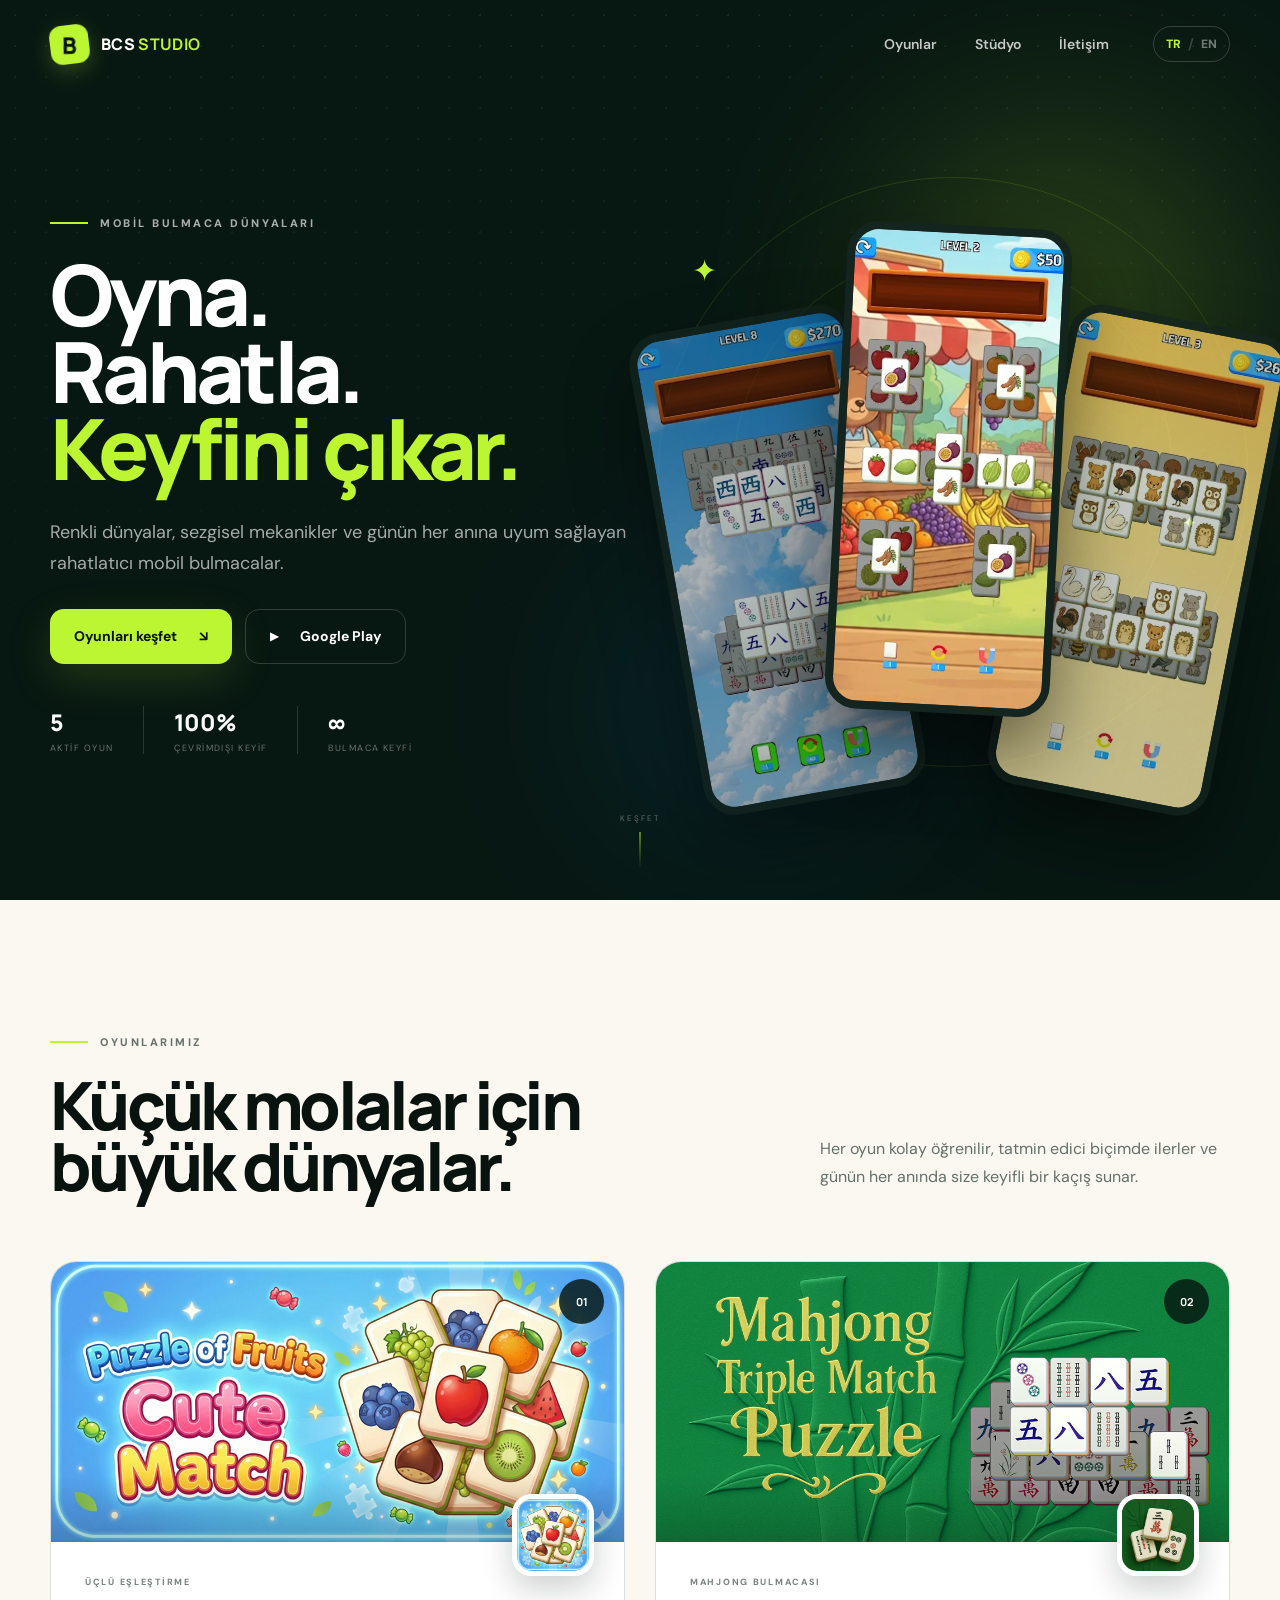
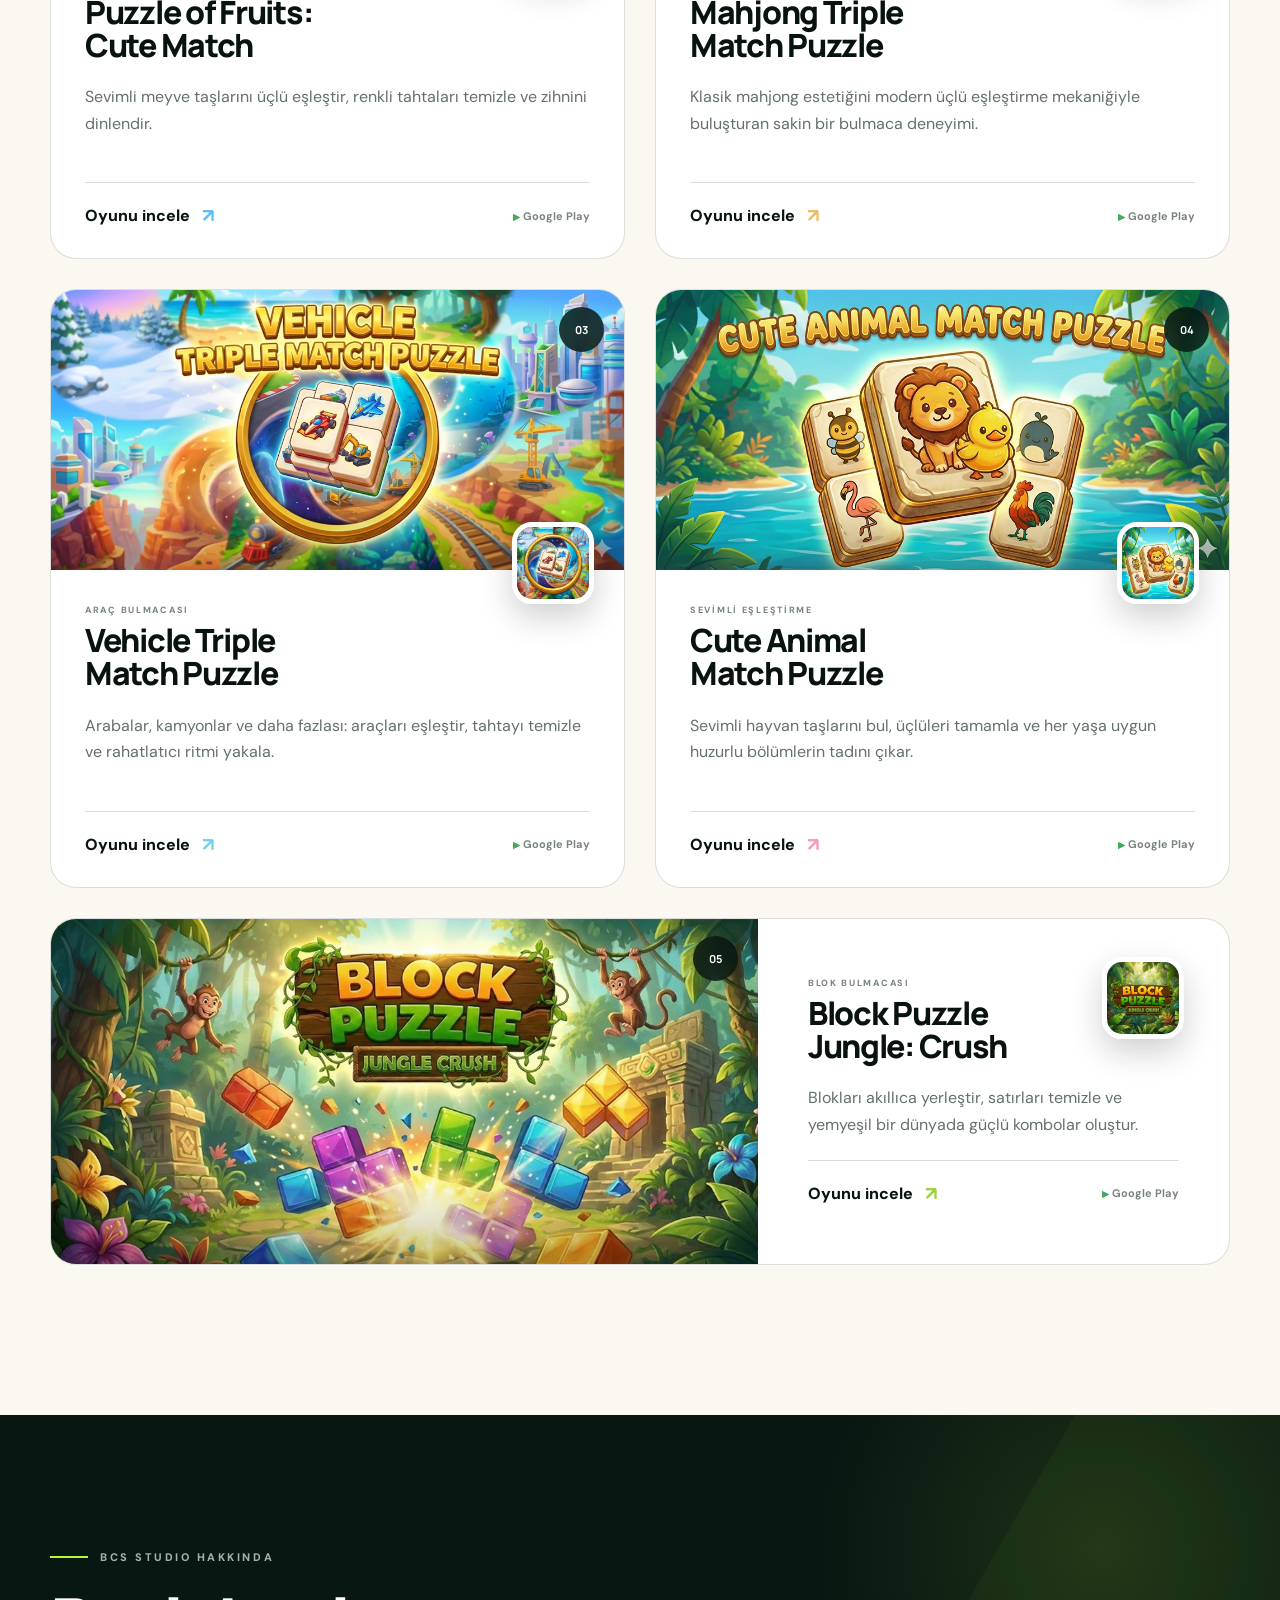
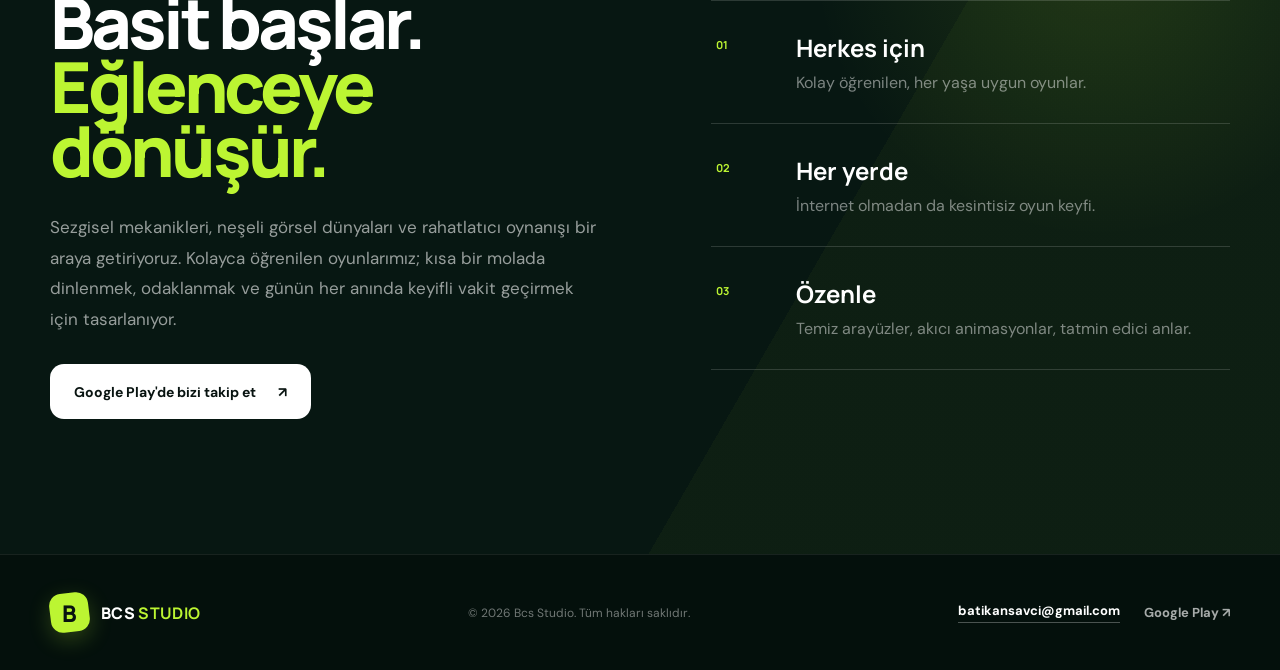
==== commit 7c071b6a: "Çağrı gitignore ve özellik grafikleri düzenleme" ====
--- a/index.html
+++ b/index.html
@@ -46,30 +46,31 @@
       <div class="hero-glow hero-glow-two"></div>
       <div class="hero-grid shell">
         <div class="hero-copy reveal">
-          <p class="eyebrow"><span></span><span data-tr="BAĞIMSIZ OYUN STÜDYOSU" data-en="INDEPENDENT GAME STUDIO">BAĞIMSIZ OYUN STÜDYOSU</span></p>
-          <h1 id="hero-title"><span data-tr="Oyna." data-en="Play.">Oyna.</span><br><span data-tr="Rahatla." data-en="Relax.">Rahatla.</span><br><em data-tr="Tekrarla." data-en="Repeat.">Tekrarla.</em></h1>
-          <p class="hero-lead" data-tr="Sade fikirleri canlı dünyalara dönüştürüyoruz. Her yaş için rahatlatıcı, sezgisel ve tekrar tekrar oynamak isteyeceğiniz mobil bulmacalar." data-en="We turn simple ideas into vibrant worlds. Relaxing, intuitive mobile puzzles for all ages—made to be played again and again.">Sade fikirleri canlı dünyalara dönüştürüyoruz. Her yaş için rahatlatıcı, sezgisel ve tekrar tekrar oynamak isteyeceğiniz mobil bulmacalar.</p>
+          <p class="eyebrow"><span></span><span data-tr="MOBİL BULMACA DÜNYALARI" data-en="MOBILE PUZZLE WORLDS">MOBİL BULMACA DÜNYALARI</span></p>
+          <h1 id="hero-title"><span data-tr="Oyna." data-en="Play.">Oyna.</span><br><span data-tr="Rahatla." data-en="Unwind.">Rahatla.</span><br><em data-tr="Keyfini çıkar." data-en="Enjoy.">Keyfini çıkar.</em></h1>
+          <p class="hero-lead" data-tr="Renkli dünyalar, sezgisel mekanikler ve günün her anına uyum sağlayan rahatlatıcı mobil bulmacalar." data-en="Colorful worlds, intuitive mechanics, and relaxing mobile puzzles made to fit every moment of your day.">Renkli dünyalar, sezgisel mekanikler ve günün her anına uyum sağlayan rahatlatıcı mobil bulmacalar.</p>
           <div class="hero-actions">
             <a class="button button-primary" href="#games"><span data-tr="Oyunları keşfet" data-en="Explore games">Oyunları keşfet</span><span aria-hidden="true">↘</span></a>
             <a class="button button-ghost" href="https://play.google.com/store/apps/developer?id=Bcs+Studio" target="_blank" rel="noopener"><span class="play-symbol" aria-hidden="true">▶</span><span>Google Play</span></a>
           </div>
           <div class="hero-stats" aria-label="Stüdyo bilgileri">
             <div><strong>5</strong><span data-tr="AKTİF OYUN" data-en="LIVE GAMES">AKTİF OYUN</span></div>
-            <div><strong>100%</strong><span data-tr="BAĞIMSIZ" data-en="INDEPENDENT">BAĞIMSIZ</span></div>
+            <div><strong>100%</strong><span data-tr="ÇEVRİMDIŞI KEYİF" data-en="OFFLINE FUN">ÇEVRİMDIŞI KEYİF</span></div>
             <div><strong>∞</strong><span data-tr="BULMACA KEYFİ" data-en="PUZZLE JOY">BULMACA KEYFİ</span></div>
           </div>
         </div>
 
         <div class="hero-art reveal" aria-label="Bcs Studio oyunlarından görseller">
           <div class="orbit orbit-one"></div><div class="orbit orbit-two"></div>
-          <div class="phone-card phone-card-back">
+          <div class="phone-card phone-card-left">
             <img src="assets/img/games/mahjong-triple-match/screenshot-1.webp" alt="Mahjong Triple Match oyun ekranı">
           </div>
-          <div class="phone-card phone-card-front">
+          <div class="phone-card phone-card-center">
             <img src="assets/img/games/puzzle-of-fruits/screenshot-1.webp" alt="Puzzle of Fruits oyun ekranı">
           </div>
-          <img class="floating-icon icon-fruit" src="assets/img/games/puzzle-of-fruits/icon.webp" alt="Puzzle of Fruits ikonu">
-          <img class="floating-icon icon-animal" src="assets/img/games/cute-animal-match/icon.webp" alt="Cute Animal Match ikonu">
+          <div class="phone-card phone-card-right">
+            <img src="assets/img/games/cute-animal-match/screenshot-1.webp" alt="Cute Animal Match oyun ekranı">
+          </div>
           <div class="spark spark-one">✦</div><div class="spark spark-two">✦</div>
         </div>
       </div>
@@ -88,7 +89,7 @@
 
         <div class="games-grid">
           <article class="game-card card-fruit reveal" data-game="fruit">
-            <div class="game-visual"><img src="assets/img/games/puzzle-of-fruits/screenshot-1.webp" alt="Puzzle of Fruits oynanış ekranı" loading="lazy"><span class="card-number">01</span></div>
+            <div class="game-visual"><img src="assets/img/games/puzzle-of-fruits/feature.webp" alt="Puzzle of Fruits özellik grafiği" loading="lazy"><span class="card-number">01</span></div>
             <div class="game-content">
               <img class="game-icon" src="assets/img/games/puzzle-of-fruits/icon.webp" alt="" loading="lazy">
               <div class="game-title"><p data-tr="ÜÇLÜ EŞLEŞTİRME" data-en="TRIPLE MATCH">ÜÇLÜ EŞLEŞTİRME</p><h3>Puzzle of Fruits:<br>Cute Match</h3></div>
@@ -98,7 +99,7 @@
           </article>
 
           <article class="game-card card-mahjong reveal" data-game="mahjong">
-            <div class="game-visual"><img src="assets/img/games/mahjong-triple-match/screenshot-1.webp" alt="Mahjong Triple Match oynanış ekranı" loading="lazy"><span class="card-number">02</span></div>
+            <div class="game-visual"><img src="assets/img/games/mahjong-triple-match/feature.webp" alt="Mahjong Triple Match özellik grafiği" loading="lazy"><span class="card-number">02</span></div>
             <div class="game-content">
               <img class="game-icon" src="assets/img/games/mahjong-triple-match/icon.webp" alt="" loading="lazy">
               <div class="game-title"><p data-tr="MAHJONG BULMACASI" data-en="MAHJONG PUZZLE">MAHJONG BULMACASI</p><h3>Mahjong Triple<br>Match Puzzle</h3></div>
@@ -108,7 +109,7 @@
           </article>
 
           <article class="game-card card-vehicle reveal" data-game="vehicle">
-            <div class="game-visual"><img src="assets/img/games/vehicle-triple-match/screenshot-1.webp" alt="Vehicle Triple Match oynanış ekranı" loading="lazy"><span class="card-number">03</span></div>
+            <div class="game-visual"><img src="assets/img/games/vehicle-triple-match/feature.webp" alt="Vehicle Triple Match özellik grafiği" loading="lazy"><span class="card-number">03</span></div>
             <div class="game-content">
               <img class="game-icon" src="assets/img/games/vehicle-triple-match/icon.webp" alt="" loading="lazy">
               <div class="game-title"><p data-tr="ARAÇ BULMACASI" data-en="VEHICLE PUZZLE">ARAÇ BULMACASI</p><h3>Vehicle Triple<br>Match Puzzle</h3></div>
@@ -118,7 +119,7 @@
           </article>
 
           <article class="game-card card-animal reveal" data-game="animal">
-            <div class="game-visual"><img src="assets/img/games/cute-animal-match/screenshot-1.webp" alt="Cute Animal Match oynanış ekranı" loading="lazy"><span class="card-number">04</span></div>
+            <div class="game-visual"><img src="assets/img/games/cute-animal-match/feature.webp" alt="Cute Animal Match özellik grafiği" loading="lazy"><span class="card-number">04</span></div>
             <div class="game-content">
               <img class="game-icon" src="assets/img/games/cute-animal-match/icon.webp" alt="" loading="lazy">
               <div class="game-title"><p data-tr="SEVİMLİ EŞLEŞTİRME" data-en="CUTE MATCHING">SEVİMLİ EŞLEŞTİRME</p><h3>Cute Animal<br>Match Puzzle</h3></div>
@@ -128,7 +129,7 @@
           </article>
 
           <article class="game-card card-jungle featured-card reveal" data-game="jungle">
-            <div class="game-visual"><img src="assets/img/games/block-puzzle-jungle/screenshot-1.webp" alt="Block Puzzle Jungle oynanış ekranı" loading="lazy"><span class="card-number">05</span></div>
+            <div class="game-visual"><img src="assets/img/games/block-puzzle-jungle/feature.webp" alt="Block Puzzle Jungle özellik grafiği" loading="lazy"><span class="card-number">05</span></div>
             <div class="game-content">
               <img class="game-icon" src="assets/img/games/block-puzzle-jungle/icon.webp" alt="" loading="lazy">
               <div class="game-title"><p data-tr="BLOK BULMACASI" data-en="BLOCK PUZZLE">BLOK BULMACASI</p><h3>Block Puzzle<br>Jungle: Crush</h3></div>
@@ -146,7 +147,7 @@
         <div class="studio-copy reveal">
           <p class="eyebrow"><span></span><span data-tr="BCS STUDIO HAKKINDA" data-en="ABOUT BCS STUDIO">BCS STUDIO HAKKINDA</span></p>
           <h2 id="studio-title"><span data-tr="Basit başlar." data-en="It starts simple.">Basit başlar.</span><br><em data-tr="Eğlenceye dönüşür." data-en="It becomes fun.">Eğlenceye dönüşür.</em></h2>
-          <p data-tr="Bcs Studio, İzmir'de bağımsız olarak oyunlar geliştiren küçük ve odaklı bir stüdyodur. Amacımız; sezgisel mekanikleri, neşeli görsel dünyaları ve rahatlatıcı oynanışı bir araya getirmek." data-en="Bcs Studio is a small, focused independent game studio based in Izmir. Our aim is to bring intuitive mechanics, cheerful visual worlds, and relaxing gameplay together.">Bcs Studio, İzmir'de bağımsız olarak oyunlar geliştiren küçük ve odaklı bir stüdyodur. Amacımız; sezgisel mekanikleri, neşeli görsel dünyaları ve rahatlatıcı oynanışı bir araya getirmek.</p>
+          <p data-tr="Sezgisel mekanikleri, neşeli görsel dünyaları ve rahatlatıcı oynanışı bir araya getiriyoruz. Kolayca öğrenilen oyunlarımız; kısa bir molada dinlenmek, odaklanmak ve günün her anında keyifli vakit geçirmek için tasarlanıyor." data-en="We bring intuitive mechanics, cheerful visual worlds, and relaxing gameplay together. Our easy-to-learn games are designed to help you unwind, focus, and enjoy every little break in your day.">Sezgisel mekanikleri, neşeli görsel dünyaları ve rahatlatıcı oynanışı bir araya getiriyoruz. Kolayca öğrenilen oyunlarımız; kısa bir molada dinlenmek, odaklanmak ve günün her anında keyifli vakit geçirmek için tasarlanıyor.</p>
           <a class="button button-light" href="https://play.google.com/store/apps/developer?id=Bcs+Studio" target="_blank" rel="noopener"><span data-tr="Google Play'de bizi takip et" data-en="Follow us on Google Play">Google Play'de bizi takip et</span><span>↗</span></a>
         </div>
         <div class="values reveal">
@@ -157,21 +158,13 @@
       </div>
     </section>
 
-    <section class="contact-section" id="contact" aria-labelledby="contact-title">
-      <div class="shell contact-inner reveal">
-        <p class="eyebrow dark"><span></span><span data-tr="BİZE ULAŞIN" data-en="GET IN TOUCH">BİZE ULAŞIN</span></p>
-        <h2 id="contact-title"><span data-tr="Bir fikriniz mi var?" data-en="Have an idea?">Bir fikriniz mi var?</span><br><em data-tr="Konuşalım." data-en="Let's talk.">Konuşalım.</em></h2>
-        <p data-tr="Destek, iş birliği veya yalnızca merhaba demek için bize yazabilirsiniz." data-en="Write to us for support, collaboration, or simply to say hello.">Destek, iş birliği veya yalnızca merhaba demek için bize yazabilirsiniz.</p>
-        <a class="email-link" href="mailto:batikansavci@gmail.com">batikansavci@gmail.com <span>↗</span></a>
-      </div>
-    </section>
   </main>
 
-  <footer>
+  <footer id="contact">
     <div class="shell footer-inner">
       <a class="brand" href="#top"><span class="brand-mark"><span>B</span></span><span class="brand-name">BCS <strong>STUDIO</strong></span></a>
       <p>© <span id="year"></span> Bcs Studio. <span data-tr="Tüm hakları saklıdır." data-en="All rights reserved.">Tüm hakları saklıdır.</span></p>
-      <a href="https://play.google.com/store/apps/developer?id=Bcs+Studio" target="_blank" rel="noopener">Google Play ↗</a>
+      <div class="footer-links"><a href="mailto:batikansavci@gmail.com">batikansavci@gmail.com</a><a href="https://play.google.com/store/apps/developer?id=Bcs+Studio" target="_blank" rel="noopener">Google Play ↗</a></div>
     </div>
   </footer>
 
--- a/css/styles.css
+++ b/css/styles.css
@@ -1 +1,239 @@
-:root{--ink:#081310;--deep:#071712;--cream:#f5f0e6;--paper:#fbf8f1;--lime:#bcf532;--lime-2:#d7ff70;--orange:#ff7a45;--blue:#52b7f5;--line:rgba(8,19,16,.14);--muted:#65706b;--shell:min(1180px,calc(100% - 48px));--radius:26px}*{box-sizing:border-box}html{scroll-behavior:smooth;scroll-padding-top:90px}body{margin:0;background:var(--paper);color:var(--ink);font-family:"DM Sans",sans-serif;-webkit-font-smoothing:antialiased}body.dialog-open{overflow:hidden}a{color:inherit;text-decoration:none}button{font:inherit}img{display:block;max-width:100%}.shell{width:var(--shell);margin-inline:auto}.sr-only{position:absolute;width:1px;height:1px;padding:0;margin:-1px;overflow:hidden;clip:rect(0,0,0,0);white-space:nowrap;border:0}.skip-link{position:fixed;z-index:1000;left:20px;top:-60px;background:var(--lime);color:var(--ink);padding:12px 18px;border-radius:8px;font-weight:700}.skip-link:focus{top:20px}.site-header{position:fixed;z-index:100;inset:0 0 auto;color:white;transition:.35s}.site-header.scrolled{background:rgba(7,23,18,.88);backdrop-filter:blur(20px);border-bottom:1px solid rgba(255,255,255,.1)}.nav-shell{width:var(--shell);height:88px;margin:auto;display:flex;align-items:center;justify-content:space-between}.brand{display:inline-flex;align-items:center;gap:12px;font-family:Manrope,sans-serif;font-weight:800;letter-spacing:.02em}.brand-mark{width:39px;height:39px;border-radius:12px;background:var(--lime);color:var(--ink);display:grid;place-items:center;transform:rotate(-7deg);box-shadow:0 7px 22px rgba(188,245,50,.22)}.brand-mark span{font-size:23px;transform:rotate(7deg)}.brand-name{font-size:16px}.brand-name strong{color:var(--lime)}.main-nav{display:flex;align-items:center;gap:38px;font-size:14px;font-weight:600}.main-nav>a{position:relative;color:rgba(255,255,255,.76)}.main-nav>a:after{content:"";position:absolute;left:0;bottom:-8px;width:0;height:2px;background:var(--lime);transition:.25s}.main-nav>a:hover{color:white}.main-nav>a:hover:after{width:100%}.language-switch{display:flex;gap:7px;align-items:center;margin-left:6px;padding:8px 12px;border:1px solid rgba(255,255,255,.18);border-radius:999px}.language-switch button{padding:0;border:0;background:none;color:rgba(255,255,255,.42);font-size:12px;font-weight:800;cursor:pointer}.language-switch button.is-active{color:var(--lime)}.language-switch span{opacity:.2}.menu-toggle{display:none;background:none;border:0;padding:8px}.menu-toggle>span:not(.sr-only){display:block;width:25px;height:2px;background:white;margin:5px}.hero{position:relative;min-height:830px;height:100svh;max-height:980px;overflow:hidden;background:var(--deep);color:white}.hero:before{content:"";position:absolute;inset:0;background-image:radial-gradient(rgba(255,255,255,.08) 1px,transparent 1px);background-size:31px 31px;mask-image:linear-gradient(to bottom,black,transparent 82%)}.hero-grid{height:100%;display:grid;grid-template-columns:1.05fr .95fr;align-items:center;gap:30px;position:relative;z-index:2}.hero-copy{padding-top:70px;max-width:670px}.eyebrow{margin:0 0 26px;display:flex;align-items:center;gap:12px;font-size:11px;letter-spacing:.23em;font-weight:800;color:rgba(255,255,255,.65)}.eyebrow>span:first-child{width:38px;height:2px;background:var(--lime)}.eyebrow.dark{color:#68716d}.hero h1,.section-heading h2,.studio-copy h2,.contact-inner h2{font-family:Manrope,sans-serif;letter-spacing:-.055em;margin:0;font-weight:800;line-height:.91}.hero h1{font-size:clamp(67px,7.4vw,110px)}.hero h1 em,.studio-copy h2 em,.contact-inner h2 em{color:var(--lime);font-style:normal}.hero-lead{max-width:600px;margin:30px 0;color:rgba(255,255,255,.64);font-size:18px;line-height:1.72}.hero-actions{display:flex;align-items:center;gap:13px}.button{min-height:55px;display:inline-flex;align-items:center;justify-content:center;gap:22px;padding:0 24px;border-radius:14px;font-weight:700;font-size:14px;transition:transform .25s,box-shadow .25s,background .25s}.button:hover{transform:translateY(-3px)}.button-primary{background:var(--lime);color:var(--ink);box-shadow:0 15px 45px rgba(188,245,50,.15)}.button-primary:hover{box-shadow:0 18px 50px rgba(188,245,50,.28)}.button-ghost{border:1px solid rgba(255,255,255,.17);color:white}.button-ghost:hover{background:rgba(255,255,255,.07)}.play-symbol{font-size:11px}.hero-stats{display:flex;gap:0;margin-top:42px}.hero-stats div{display:grid;gap:4px;padding:0 30px;border-left:1px solid rgba(255,255,255,.14)}.hero-stats div:first-child{padding-left:0;border:0}.hero-stats strong{font:800 23px Manrope}.hero-stats span{font-size:9px;letter-spacing:.16em;color:rgba(255,255,255,.4)}.hero-art{height:650px;position:relative;margin-top:70px}.orbit{position:absolute;border:1px solid rgba(188,245,50,.13);border-radius:50%;left:50%;top:48%;transform:translate(-50%,-50%)}.orbit-one{width:590px;height:590px}.orbit-two{width:440px;height:440px}.phone-card{position:absolute;width:250px;aspect-ratio:9/16;border:8px solid #14241f;border-radius:34px;overflow:hidden;background:#14241f;box-shadow:0 35px 75px rgba(0,0,0,.5)}.phone-card img{width:100%;height:100%;object-fit:cover}.phone-card-front{left:31%;top:13%;transform:rotate(5deg);z-index:3}.phone-card-back{left:3%;top:24%;transform:rotate(-10deg);opacity:.78}.floating-icon{position:absolute;width:112px;aspect-ratio:1;object-fit:cover;border-radius:25px;border:6px solid #10201a;box-shadow:0 22px 55px rgba(0,0,0,.45);z-index:5}.icon-fruit{right:1%;top:18%;transform:rotate(10deg)}.icon-animal{right:9%;bottom:17%;width:96px;transform:rotate(-8deg)}.spark{position:absolute;color:var(--lime);font-size:30px}.spark-one{left:3%;top:14%}.spark-two{right:6%;top:54%;font-size:18px}.hero-glow{position:absolute;border-radius:50%;filter:blur(100px);opacity:.18}.hero-glow-one{width:380px;height:380px;background:var(--lime);right:2%;top:13%}.hero-glow-two{width:300px;height:300px;background:#1c98ff;right:30%;bottom:5%;opacity:.1}.scroll-cue{position:absolute;z-index:4;bottom:32px;left:50%;transform:translateX(-50%);display:flex;flex-direction:column;align-items:center;gap:9px;color:rgba(255,255,255,.35);font-size:8px;letter-spacing:.25em}.scroll-cue i{height:36px;width:1px;background:linear-gradient(var(--lime),transparent)}.games-section{padding:135px 0 150px}.section-heading{display:flex;align-items:flex-end;justify-content:space-between;gap:80px;margin-bottom:65px}.section-heading h2{font-size:clamp(48px,5.2vw,72px)}.section-heading>p{max-width:410px;margin:0 0 5px;color:var(--muted);font-size:16px;line-height:1.75}.games-grid{display:grid;grid-template-columns:repeat(2,1fr);gap:30px}.game-card{--accent:var(--lime);border-radius:var(--radius);background:#fff;border:1px solid var(--line);overflow:hidden;transition:transform .35s,box-shadow .35s}.game-card:hover{transform:translateY(-8px);box-shadow:0 28px 70px rgba(8,19,16,.12)}.card-fruit{--accent:#5dbef6}.card-mahjong{--accent:#efbd62}.card-vehicle{--accent:#6ed5ee}.card-animal{--accent:#f599bf}.card-jungle{--accent:#9ad33b}.game-visual{position:relative;overflow:hidden;height:335px;background:var(--accent)}.game-visual>img{width:100%;height:100%;object-fit:cover;object-position:center 38%;transition:transform .65s}.game-card:hover .game-visual>img{transform:scale(1.035)}.game-visual:after{content:"";position:absolute;inset:auto 0 0;height:35%;background:linear-gradient(transparent,rgba(0,0,0,.22))}.card-number{position:absolute;z-index:2;right:20px;top:17px;width:45px;height:45px;border-radius:50%;display:grid;place-items:center;background:rgba(7,23,18,.82);backdrop-filter:blur(6px);color:white;font:700 11px Manrope}.game-content{position:relative;padding:34px 34px 30px}.game-icon{position:absolute;right:30px;top:-48px;width:82px;height:82px;object-fit:cover;border-radius:20px;border:5px solid white;box-shadow:0 13px 32px rgba(8,19,16,.2)}.game-title p{margin:0 0 8px;color:#7b8580;font-size:9px;font-weight:800;letter-spacing:.19em}.game-title h3{font:800 clamp(25px,2.5vw,34px)/1.04 Manrope;margin:0;letter-spacing:-.04em}.game-content>p{min-height:76px;color:var(--muted);line-height:1.65;margin:22px 0}.card-actions{padding-top:20px;border-top:1px solid var(--line);display:flex;align-items:center;justify-content:space-between;gap:16px}.text-link{border:0;background:none;padding:0;display:flex;gap:12px;align-items:center;font-weight:800;cursor:pointer;color:var(--ink)}.text-link span:last-child{color:var(--accent);font-size:19px}.store-mini{font-size:11px;font-weight:700;color:#7a837f}.store-mini span{color:#45a95c;font-size:9px}.featured-card{grid-column:1/-1;display:grid;grid-template-columns:1.2fr .8fr}.featured-card .game-visual{height:440px}.featured-card .game-content{display:flex;flex-direction:column;justify-content:center;padding:50px}.featured-card .game-icon{right:45px;top:38px}.featured-card .game-content>p{min-height:auto}.studio-section{position:relative;overflow:hidden;background:var(--deep);color:white;padding:135px 0}.studio-pattern{position:absolute;inset:0;background:linear-gradient(120deg,transparent 0 63%,rgba(188,245,50,.035) 63%),radial-gradient(circle at 86% 18%,rgba(188,245,50,.12),transparent 23%)}.studio-grid{position:relative;display:grid;grid-template-columns:1.03fr .97fr;gap:110px;align-items:center}.studio-copy h2{font-size:clamp(52px,5.5vw,79px)}.studio-copy>p:not(.eyebrow){max-width:560px;color:rgba(255,255,255,.58);line-height:1.8;font-size:17px;margin:30px 0}.button-light{background:white;color:var(--ink)}.values{border-top:1px solid rgba(255,255,255,.15)}.values article{display:grid;grid-template-columns:60px 1fr;gap:20px;padding:30px 5px;border-bottom:1px solid rgba(255,255,255,.15)}.values article>span{font:700 11px Manrope;color:var(--lime);padding-top:6px}.values h3{font:700 24px Manrope;margin:0 0 8px}.values p{margin:0;color:rgba(255,255,255,.47)}.contact-section{position:relative;padding:135px 0;text-align:center;background:var(--lime);overflow:hidden}.contact-section:before,.contact-section:after{content:"";position:absolute;border:1px solid rgba(8,19,16,.13);border-radius:50%}.contact-section:before{width:440px;height:440px;left:-200px;top:-260px}.contact-section:after{width:500px;height:500px;right:-260px;bottom:-340px}.contact-inner{position:relative;z-index:2;display:flex;flex-direction:column;align-items:center}.contact-inner .eyebrow>span:first-child{background:var(--ink)}.contact-inner h2{font-size:clamp(55px,6.5vw,92px)}.contact-inner h2 em{color:var(--ink);text-decoration:underline;text-decoration-thickness:4px;text-underline-offset:10px}.contact-inner>p{max-width:550px;margin:30px auto 22px;font-size:17px}.email-link{display:inline-flex;align-items:center;gap:18px;font:700 clamp(18px,2.2vw,28px) Manrope;border-bottom:2px solid var(--ink);padding-bottom:7px}.email-link span{font-size:22px}footer{background:var(--deep);color:white;padding:34px 0}.footer-inner{display:flex;align-items:center;justify-content:space-between;gap:30px}.footer-inner p{margin:0;color:rgba(255,255,255,.43);font-size:12px}.footer-inner>a:last-child{color:rgba(255,255,255,.65);font-size:13px;font-weight:700}.game-dialog{width:min(1060px,calc(100% - 32px));max-height:calc(100vh - 32px);padding:0;border:0;border-radius:28px;background:var(--paper);color:var(--ink);overflow:auto;box-shadow:0 45px 120px rgba(0,0,0,.45)}.game-dialog::backdrop{background:rgba(4,12,9,.82);backdrop-filter:blur(9px)}.dialog-close{position:absolute;z-index:5;right:18px;top:16px;width:42px;height:42px;border:0;border-radius:50%;background:rgba(7,23,18,.85);color:white;font-size:28px;line-height:1;cursor:pointer}.dialog-layout{display:grid;grid-template-columns:1.08fr .92fr;min-height:610px}.dialog-gallery{display:grid;grid-template-columns:repeat(2,1fr);gap:10px;padding:10px;background:#dbe1dc}.dialog-gallery img{width:100%;height:100%;object-fit:cover;border-radius:17px;min-height:0}.dialog-gallery img:first-child{grid-column:1/-1}.dialog-copy{padding:65px 48px;display:flex;flex-direction:column;justify-content:center}.dialog-heading{display:flex;align-items:center;gap:18px;margin-bottom:24px}.dialog-heading img{width:82px;height:82px;object-fit:cover;border-radius:20px}.dialog-heading p{font-size:9px;font-weight:800;letter-spacing:.17em;color:#718078;margin:0 0 7px}.dialog-heading h2{font:800 34px/1.03 Manrope;margin:0;letter-spacing:-.04em}.dialog-copy>p{color:var(--muted);line-height:1.7}.dialog-copy ul{padding:0;margin:12px 0 28px;list-style:none}.dialog-copy li{position:relative;padding:9px 0 9px 25px;border-bottom:1px solid var(--line);font-size:14px}.dialog-copy li:before{content:"✓";position:absolute;left:0;color:#60a619;font-weight:800}.dialog-copy .button{align-self:flex-start}.reveal{opacity:0;transform:translateY(28px);transition:opacity .7s ease,transform .7s ease}.reveal.is-visible{opacity:1;transform:none}@media(prefers-reduced-motion:reduce){html{scroll-behavior:auto}.reveal{opacity:1;transform:none;transition:none}.game-card,.button,.game-visual>img{transition:none}}@media(max-width:1000px){.hero{min-height:930px;height:auto;max-height:none}.hero-grid{grid-template-columns:1fr 380px;min-height:930px}.hero h1{font-size:75px}.hero-art{height:590px}.phone-card{width:210px}.phone-card-front{left:25%}.phone-card-back{left:-10%}.orbit-one{width:480px;height:480px}.orbit-two{width:370px;height:370px}.studio-grid{gap:60px}.dialog-layout{grid-template-columns:1fr}.dialog-gallery{height:440px}.dialog-copy{padding:45px}}@media(max-width:760px){:root{--shell:calc(100% - 32px);--radius:21px}.nav-shell{height:72px}.menu-toggle{display:block}.main-nav{position:absolute;top:72px;left:16px;right:16px;padding:25px;border-radius:20px;background:#10221c;display:none;flex-direction:column;gap:23px;align-items:flex-start;box-shadow:0 20px 60px rgba(0,0,0,.3)}.main-nav.is-open{display:flex}.language-switch{margin:0}.hero{min-height:950px}.hero-grid{display:block;padding-top:125px}.hero-copy{padding:0}.hero h1{font-size:clamp(57px,18vw,78px)}.hero-lead{font-size:16px;line-height:1.6;margin:23px 0}.hero-actions{align-items:stretch;flex-direction:column}.button{width:100%}.hero-stats{margin-top:28px;justify-content:space-between}.hero-stats div{padding:0 15px}.hero-stats strong{font-size:19px}.hero-art{position:absolute;left:50%;bottom:-180px;width:410px;height:520px;transform:translateX(-50%);opacity:.42}.phone-card{width:175px}.floating-icon{width:78px}.scroll-cue{display:none}.games-section,.studio-section,.contact-section{padding:90px 0}.section-heading{display:block;margin-bottom:40px}.section-heading h2{font-size:48px}.section-heading>p{margin-top:25px}.games-grid{grid-template-columns:1fr;gap:22px}.game-visual{height:255px}.game-content{padding:28px 23px 24px}.game-icon{right:22px;width:70px;height:70px;top:-40px}.game-title h3{font-size:27px}.game-content>p{min-height:0}.card-actions{align-items:flex-start}.featured-card{grid-column:auto;display:block}.featured-card .game-visual{height:255px}.featured-card .game-content{display:block;padding:28px 23px 24px}.featured-card .game-icon{right:22px;top:-40px}.studio-grid{grid-template-columns:1fr;gap:55px}.studio-copy h2,.contact-inner h2{font-size:51px}.footer-inner{flex-direction:column;text-align:center}.dialog-gallery{height:330px}.dialog-copy{padding:35px 24px}.dialog-heading{align-items:flex-start}.dialog-heading img{width:65px;height:65px}.dialog-heading h2{font-size:27px}}@media(max-width:390px){.hero-stats span{letter-spacing:.08em}.store-mini{display:none}.hero h1{font-size:55px}.dialog-gallery{height:275px}}
+:root {
+  --ink: #081310;
+  --deep: #071712;
+  --paper: #fbf8f1;
+  --lime: #bcf532;
+  --line: rgba(8, 19, 16, 0.14);
+  --muted: #65706b;
+  --shell: min(1180px, calc(100% - 48px));
+  --radius: 26px;
+}
+
+* { box-sizing: border-box; }
+html { scroll-behavior: smooth; scroll-padding-top: 90px; }
+body { margin: 0; background: var(--paper); color: var(--ink); font-family: "DM Sans", sans-serif; -webkit-font-smoothing: antialiased; }
+body.dialog-open { overflow: hidden; }
+a { color: inherit; text-decoration: none; }
+button { font: inherit; }
+img { display: block; max-width: 100%; }
+.shell { width: var(--shell); margin-inline: auto; }
+.sr-only { position: absolute; width: 1px; height: 1px; padding: 0; margin: -1px; overflow: hidden; clip: rect(0, 0, 0, 0); white-space: nowrap; border: 0; }
+.skip-link { position: fixed; z-index: 1000; left: 20px; top: -60px; padding: 12px 18px; border-radius: 8px; background: var(--lime); color: var(--ink); font-weight: 700; }
+.skip-link:focus { top: 20px; }
+
+.site-header { position: fixed; z-index: 100; inset: 0 0 auto; color: #fff; transition: 0.35s; }
+.site-header.scrolled { background: rgba(7, 23, 18, 0.88); border-bottom: 1px solid rgba(255, 255, 255, 0.1); backdrop-filter: blur(20px); }
+.nav-shell { width: var(--shell); height: 88px; margin: auto; display: flex; align-items: center; justify-content: space-between; }
+.brand { display: inline-flex; align-items: center; gap: 12px; font-family: Manrope, sans-serif; font-weight: 800; letter-spacing: 0.02em; }
+.brand-mark { width: 39px; height: 39px; display: grid; place-items: center; border-radius: 12px; background: var(--lime); color: var(--ink); box-shadow: 0 7px 22px rgba(188, 245, 50, 0.22); transform: rotate(-7deg); }
+.brand-mark span { font-size: 23px; transform: rotate(7deg); }
+.brand-name { font-size: 16px; }
+.brand-name strong { color: var(--lime); }
+.main-nav { display: flex; align-items: center; gap: 38px; font-size: 14px; font-weight: 600; }
+.main-nav > a { position: relative; color: rgba(255, 255, 255, 0.76); }
+.main-nav > a::after { content: ""; position: absolute; left: 0; bottom: -8px; width: 0; height: 2px; background: var(--lime); transition: 0.25s; }
+.main-nav > a:hover { color: #fff; }
+.main-nav > a:hover::after { width: 100%; }
+.language-switch { display: flex; align-items: center; gap: 7px; margin-left: 6px; padding: 8px 12px; border: 1px solid rgba(255, 255, 255, 0.18); border-radius: 999px; }
+.language-switch button { padding: 0; border: 0; background: none; color: rgba(255, 255, 255, 0.42); font-size: 12px; font-weight: 800; cursor: pointer; }
+.language-switch button.is-active { color: var(--lime); }
+.language-switch span { opacity: 0.2; }
+.menu-toggle { display: none; padding: 8px; border: 0; background: none; }
+.menu-toggle > span:not(.sr-only) { display: block; width: 25px; height: 2px; margin: 5px; background: #fff; }
+
+.hero { position: relative; min-height: 830px; height: 100svh; max-height: 980px; overflow: hidden; background: var(--deep); color: #fff; }
+.hero::before { content: ""; position: absolute; inset: 0; background-image: radial-gradient(rgba(255, 255, 255, 0.08) 1px, transparent 1px); background-size: 31px 31px; mask-image: linear-gradient(to bottom, #000, transparent 82%); }
+.hero-grid { position: relative; z-index: 2; height: 100%; display: grid; grid-template-columns: 1.04fr 0.96fr; align-items: center; gap: 25px; }
+.hero-copy { max-width: 670px; padding-top: 70px; }
+.eyebrow { margin: 0 0 26px; display: flex; align-items: center; gap: 12px; color: rgba(255, 255, 255, 0.65); font-size: 11px; font-weight: 800; letter-spacing: 0.23em; }
+.eyebrow > span:first-child { width: 38px; height: 2px; background: var(--lime); }
+.eyebrow.dark { color: #68716d; }
+.hero h1,
+.section-heading h2,
+.studio-copy h2 { margin: 0; font-family: Manrope, sans-serif; font-weight: 800; line-height: 0.91; letter-spacing: -0.055em; }
+.hero h1 { font-size: clamp(62px, 6.6vw, 100px); }
+.hero h1 em,
+.studio-copy h2 em { color: var(--lime); font-style: normal; }
+.hero-lead { max-width: 590px; margin: 30px 0; color: rgba(255, 255, 255, 0.64); font-size: 18px; line-height: 1.72; }
+.hero-actions { display: flex; align-items: center; gap: 13px; }
+.button { min-height: 55px; padding: 0 24px; display: inline-flex; align-items: center; justify-content: center; gap: 22px; border-radius: 14px; font-size: 14px; font-weight: 700; transition: transform 0.25s, box-shadow 0.25s, background 0.25s; }
+.button:hover { transform: translateY(-3px); }
+.button-primary { background: var(--lime); color: var(--ink); box-shadow: 0 15px 45px rgba(188, 245, 50, 0.15); }
+.button-primary:hover { box-shadow: 0 18px 50px rgba(188, 245, 50, 0.28); }
+.button-ghost { border: 1px solid rgba(255, 255, 255, 0.17); color: #fff; }
+.button-ghost:hover { background: rgba(255, 255, 255, 0.07); }
+.play-symbol { font-size: 11px; }
+.hero-stats { display: flex; margin-top: 42px; }
+.hero-stats div { display: grid; gap: 4px; padding: 0 30px; border-left: 1px solid rgba(255, 255, 255, 0.14); }
+.hero-stats div:first-child { padding-left: 0; border: 0; }
+.hero-stats strong { font: 800 23px Manrope; }
+.hero-stats span { color: rgba(255, 255, 255, 0.4); font-size: 9px; letter-spacing: 0.16em; }
+.hero-art { position: relative; height: 650px; margin-top: 70px; }
+.orbit { position: absolute; left: 50%; top: 48%; border: 1px solid rgba(188, 245, 50, 0.13); border-radius: 50%; transform: translate(-50%, -50%); }
+.orbit-one { width: 590px; height: 590px; }
+.orbit-two { width: 440px; height: 440px; }
+.phone-card { position: absolute; width: 225px; aspect-ratio: 273 / 592; overflow: hidden; border: 8px solid #14241f; border-radius: 32px; background: #14241f; box-shadow: 0 35px 75px rgba(0, 0, 0, 0.5); }
+.phone-card img { width: 100%; height: 100%; object-fit: cover; }
+.phone-card-left { left: -2%; top: 24%; z-index: 1; opacity: 0.7; transform: rotate(-10deg); }
+.phone-card-center { left: 29%; top: 10%; z-index: 3; transform: rotate(3deg); }
+.phone-card-right { right: -4%; top: 24%; z-index: 2; opacity: 0.76; transform: rotate(11deg); }
+.spark { position: absolute; color: var(--lime); font-size: 30px; }
+.spark-one { left: 3%; top: 14%; }
+.spark-two { right: 6%; top: 54%; font-size: 18px; }
+.hero-glow { position: absolute; border-radius: 50%; filter: blur(100px); opacity: 0.18; }
+.hero-glow-one { width: 380px; height: 380px; right: 2%; top: 13%; background: var(--lime); }
+.hero-glow-two { width: 300px; height: 300px; right: 30%; bottom: 5%; background: #1c98ff; opacity: 0.1; }
+.scroll-cue { position: absolute; z-index: 4; bottom: 32px; left: 50%; display: flex; flex-direction: column; align-items: center; gap: 9px; color: rgba(255, 255, 255, 0.35); font-size: 8px; letter-spacing: 0.25em; transform: translateX(-50%); }
+.scroll-cue i { width: 1px; height: 36px; background: linear-gradient(var(--lime), transparent); }
+
+.games-section { padding: 135px 0 150px; }
+.section-heading { display: flex; align-items: flex-end; justify-content: space-between; gap: 80px; margin-bottom: 65px; }
+.section-heading h2 { font-size: clamp(48px, 5.2vw, 72px); }
+.section-heading > p { max-width: 410px; margin: 0 0 5px; color: var(--muted); font-size: 16px; line-height: 1.75; }
+.games-grid { display: grid; grid-template-columns: repeat(2, 1fr); gap: 30px; }
+.game-card { --accent: var(--lime); overflow: hidden; border: 1px solid var(--line); border-radius: var(--radius); background: #fff; transition: transform 0.35s, box-shadow 0.35s; }
+.game-card:hover { transform: translateY(-8px); box-shadow: 0 28px 70px rgba(8, 19, 16, 0.12); }
+.card-fruit { --accent: #5dbef6; }
+.card-mahjong { --accent: #efbd62; }
+.card-vehicle { --accent: #6ed5ee; }
+.card-animal { --accent: #f599bf; }
+.card-jungle { --accent: #9ad33b; }
+.game-visual { position: relative; overflow: hidden; aspect-ratio: 1024 / 500; background: var(--accent); }
+.game-visual > img { width: 100%; height: 100%; object-fit: cover; object-position: center; transition: transform 0.65s; }
+.game-card:hover .game-visual > img { transform: scale(1.025); }
+.game-visual::after { content: ""; position: absolute; inset: auto 0 0; height: 24%; background: linear-gradient(transparent, rgba(0, 0, 0, 0.2)); }
+.card-number { position: absolute; z-index: 2; right: 20px; top: 17px; width: 45px; height: 45px; display: grid; place-items: center; border-radius: 50%; background: rgba(7, 23, 18, 0.82); color: #fff; font: 700 11px Manrope; backdrop-filter: blur(6px); }
+.game-content { position: relative; padding: 34px 34px 30px; }
+.game-icon { position: absolute; right: 30px; top: -48px; width: 82px; height: 82px; object-fit: cover; border: 5px solid #fff; border-radius: 20px; box-shadow: 0 13px 32px rgba(8, 19, 16, 0.2); }
+.game-title p { margin: 0 0 8px; color: #7b8580; font-size: 9px; font-weight: 800; letter-spacing: 0.19em; }
+.game-title h3 { margin: 0; font: 800 clamp(25px, 2.5vw, 34px) / 1.04 Manrope; letter-spacing: -0.04em; }
+.game-content > p { min-height: 76px; margin: 22px 0; color: var(--muted); line-height: 1.65; }
+.card-actions { padding-top: 20px; display: flex; align-items: center; justify-content: space-between; gap: 16px; border-top: 1px solid var(--line); }
+.text-link { padding: 0; display: flex; align-items: center; gap: 12px; border: 0; background: none; color: var(--ink); font-weight: 800; cursor: pointer; }
+.text-link span:last-child { color: var(--accent); font-size: 19px; }
+.store-mini { color: #7a837f; font-size: 11px; font-weight: 700; }
+.store-mini span { color: #45a95c; font-size: 9px; }
+.featured-card { grid-column: 1 / -1; display: grid; grid-template-columns: 1.2fr 0.8fr; }
+.featured-card .game-visual { height: auto; aspect-ratio: 1024 / 500; }
+.featured-card .game-content { padding: 50px; display: flex; flex-direction: column; justify-content: center; }
+.featured-card .game-icon { right: 45px; top: 38px; }
+.featured-card .game-content > p { min-height: auto; }
+
+.studio-section { position: relative; overflow: hidden; padding: 135px 0; background: var(--deep); color: #fff; }
+.studio-pattern { position: absolute; inset: 0; background: linear-gradient(120deg, transparent 0 63%, rgba(188, 245, 50, 0.035) 63%), radial-gradient(circle at 86% 18%, rgba(188, 245, 50, 0.12), transparent 23%); }
+.studio-grid { position: relative; display: grid; grid-template-columns: 1.03fr 0.97fr; gap: 110px; align-items: center; }
+.studio-copy h2 { font-size: clamp(52px, 5.5vw, 79px); }
+.studio-copy > p:not(.eyebrow) { max-width: 560px; margin: 30px 0; color: rgba(255, 255, 255, 0.58); font-size: 17px; line-height: 1.8; }
+.button-light { background: #fff; color: var(--ink); }
+.values { border-top: 1px solid rgba(255, 255, 255, 0.15); }
+.values article { padding: 30px 5px; display: grid; grid-template-columns: 60px 1fr; gap: 20px; border-bottom: 1px solid rgba(255, 255, 255, 0.15); }
+.values article > span { padding-top: 6px; color: var(--lime); font: 700 11px Manrope; }
+.values h3 { margin: 0 0 8px; font: 700 24px Manrope; }
+.values p { margin: 0; color: rgba(255, 255, 255, 0.47); }
+
+footer { padding: 38px 0; background: #04100c; color: #fff; border-top: 1px solid rgba(255, 255, 255, 0.08); }
+.footer-inner { display: flex; align-items: center; justify-content: space-between; gap: 30px; }
+.footer-inner p { margin: 0; color: rgba(255, 255, 255, 0.43); font-size: 12px; }
+.footer-links { display: flex; align-items: center; gap: 24px; }
+.footer-links a { color: rgba(255, 255, 255, 0.65); font-size: 13px; font-weight: 700; }
+.footer-links a:first-child { padding-bottom: 3px; border-bottom: 1px solid rgba(255, 255, 255, 0.28); color: #fff; }
+
+.game-dialog { width: min(1240px, calc(100% - 32px)); max-height: calc(100vh - 32px); padding: 0; overflow: hidden; border: 0; border-radius: 26px; background: #f7f4ec; color: var(--ink); box-shadow: 0 45px 120px rgba(0, 0, 0, 0.48); }
+.game-dialog::backdrop { background: rgba(4, 12, 9, 0.82); backdrop-filter: blur(10px); }
+.dialog-close { position: absolute; z-index: 5; right: 18px; top: 16px; width: 42px; height: 42px; border: 1px solid rgba(8, 19, 16, 0.1); border-radius: 50%; background: #fff; color: var(--ink); box-shadow: 0 8px 24px rgba(8, 19, 16, 0.12); font-size: 26px; line-height: 1; cursor: pointer; }
+.dialog-layout { min-height: 670px; display: grid; grid-template-columns: 350px minmax(0, 1fr); grid-template-areas: "copy gallery"; }
+.dialog-gallery { grid-area: gallery; padding: 56px 34px; display: flex; align-items: center; gap: 22px; overflow-x: auto; background: #e9ede7; scroll-snap-type: x mandatory; scrollbar-width: thin; }
+.dialog-gallery img { flex: 0 0 auto; width: auto; height: min(560px, 70vh); max-width: none; object-fit: contain; border-radius: 22px; box-shadow: 0 22px 55px rgba(8, 19, 16, 0.18); scroll-snap-align: center; }
+.dialog-copy { grid-area: copy; padding: 52px 34px; display: flex; flex-direction: column; justify-content: center; background: #fff; border-right: 1px solid var(--line); }
+.dialog-heading { display: flex; align-items: center; gap: 18px; margin-bottom: 24px; }
+.dialog-heading img { width: 76px; height: 76px; object-fit: cover; border-radius: 19px; }
+.dialog-heading p { margin: 0 0 7px; color: #718078; font-size: 9px; font-weight: 800; letter-spacing: 0.17em; }
+.dialog-heading h2 { margin: 0; font: 800 30px / 1.03 Manrope; letter-spacing: -0.04em; }
+.dialog-copy > p { color: var(--muted); font-size: 14px; line-height: 1.7; }
+.dialog-copy ul { margin: 10px 0 28px; padding: 0; list-style: none; }
+.dialog-copy li { position: relative; padding: 9px 0 9px 25px; border-bottom: 1px solid var(--line); font-size: 13px; }
+.dialog-copy li::before { content: "✓"; position: absolute; left: 0; color: #60a619; font-weight: 800; }
+.dialog-copy .button { align-self: flex-start; }
+
+.reveal { opacity: 0; transform: translateY(28px); transition: opacity 0.7s ease, transform 0.7s ease; }
+.reveal.is-visible { opacity: 1; transform: none; }
+
+@media (prefers-reduced-motion: reduce) {
+  html { scroll-behavior: auto; }
+  .reveal { opacity: 1; transform: none; transition: none; }
+  .game-card, .button, .game-visual > img { transition: none; }
+}
+
+@media (max-width: 1100px) {
+  .hero { min-height: 930px; height: auto; max-height: none; }
+  .hero-grid { min-height: 930px; grid-template-columns: 1fr 390px; }
+  .hero h1 { font-size: 72px; }
+  .hero-art { height: 590px; }
+  .phone-card { width: 190px; }
+  .phone-card-left { left: -13%; }
+  .phone-card-center { left: 24%; }
+  .phone-card-right { right: -14%; }
+  .orbit-one { width: 480px; height: 480px; }
+  .orbit-two { width: 370px; height: 370px; }
+  .studio-grid { gap: 60px; }
+  .dialog-layout { max-height: calc(100vh - 32px); overflow-y: auto; grid-template-columns: 1fr; grid-template-areas: "copy" "gallery"; }
+  .dialog-copy { padding: 42px 70px; border-right: 0; border-bottom: 1px solid var(--line); }
+  .dialog-gallery { min-height: 520px; padding: 34px; }
+  .dialog-gallery img { height: 480px; }
+}
+
+@media (max-width: 760px) {
+  :root { --shell: calc(100% - 32px); --radius: 21px; }
+  .nav-shell { height: 72px; }
+  .menu-toggle { display: block; }
+  .main-nav { position: absolute; top: 72px; left: 16px; right: 16px; padding: 25px; display: none; flex-direction: column; align-items: flex-start; gap: 23px; border-radius: 20px; background: #10221c; box-shadow: 0 20px 60px rgba(0, 0, 0, 0.3); }
+  .main-nav.is-open { display: flex; }
+  .language-switch { margin: 0; }
+  .hero { min-height: 980px; }
+  .hero-grid { display: block; padding-top: 125px; }
+  .hero-copy { padding: 0; }
+  .hero h1 { font-size: clamp(53px, 16vw, 72px); }
+  .hero-lead { margin: 23px 0; font-size: 16px; line-height: 1.6; }
+  .hero-actions { align-items: stretch; flex-direction: column; }
+  .button { width: 100%; }
+  .hero-stats { margin-top: 28px; justify-content: space-between; }
+  .hero-stats div { padding: 0 13px; }
+  .hero-stats strong { font-size: 19px; }
+  .hero-stats span { letter-spacing: 0.1em; }
+  .hero-art { position: absolute; left: 50%; bottom: -180px; width: 420px; height: 520px; margin: 0; opacity: 0.46; transform: translateX(-50%); }
+  .phone-card { width: 165px; }
+  .phone-card-left { left: -4%; }
+  .phone-card-center { left: 30%; }
+  .phone-card-right { right: -7%; }
+  .scroll-cue { display: none; }
+  .games-section, .studio-section { padding: 90px 0; }
+  .section-heading { display: block; margin-bottom: 40px; }
+  .section-heading h2 { font-size: 48px; }
+  .section-heading > p { margin-top: 25px; }
+  .games-grid { grid-template-columns: 1fr; gap: 22px; }
+  .game-content { padding: 28px 23px 24px; }
+  .game-icon { right: 22px; top: -40px; width: 70px; height: 70px; }
+  .game-title h3 { font-size: 27px; }
+  .game-content > p { min-height: 0; }
+  .card-actions { align-items: flex-start; }
+  .featured-card { grid-column: auto; display: block; }
+  .featured-card .game-content { display: block; padding: 28px 23px 24px; }
+  .featured-card .game-icon { right: 22px; top: -40px; }
+  .studio-grid { grid-template-columns: 1fr; gap: 55px; }
+  .studio-copy h2 { font-size: 51px; }
+  .footer-inner { flex-direction: column; text-align: center; }
+  .footer-links { flex-direction: column; gap: 12px; }
+  .dialog-copy { padding: 35px 24px; }
+  .dialog-gallery { min-height: 430px; padding: 24px 18px; }
+  .dialog-gallery img { height: 390px; border-radius: 17px; }
+  .dialog-heading { align-items: flex-start; }
+  .dialog-heading img { width: 65px; height: 65px; }
+  .dialog-heading h2 { font-size: 27px; }
+}
+
+@media (max-width: 390px) {
+  .store-mini { display: none; }
+  .hero h1 { font-size: 52px; }
+  .dialog-gallery { min-height: 390px; }
+  .dialog-gallery img { height: 350px; }
+}
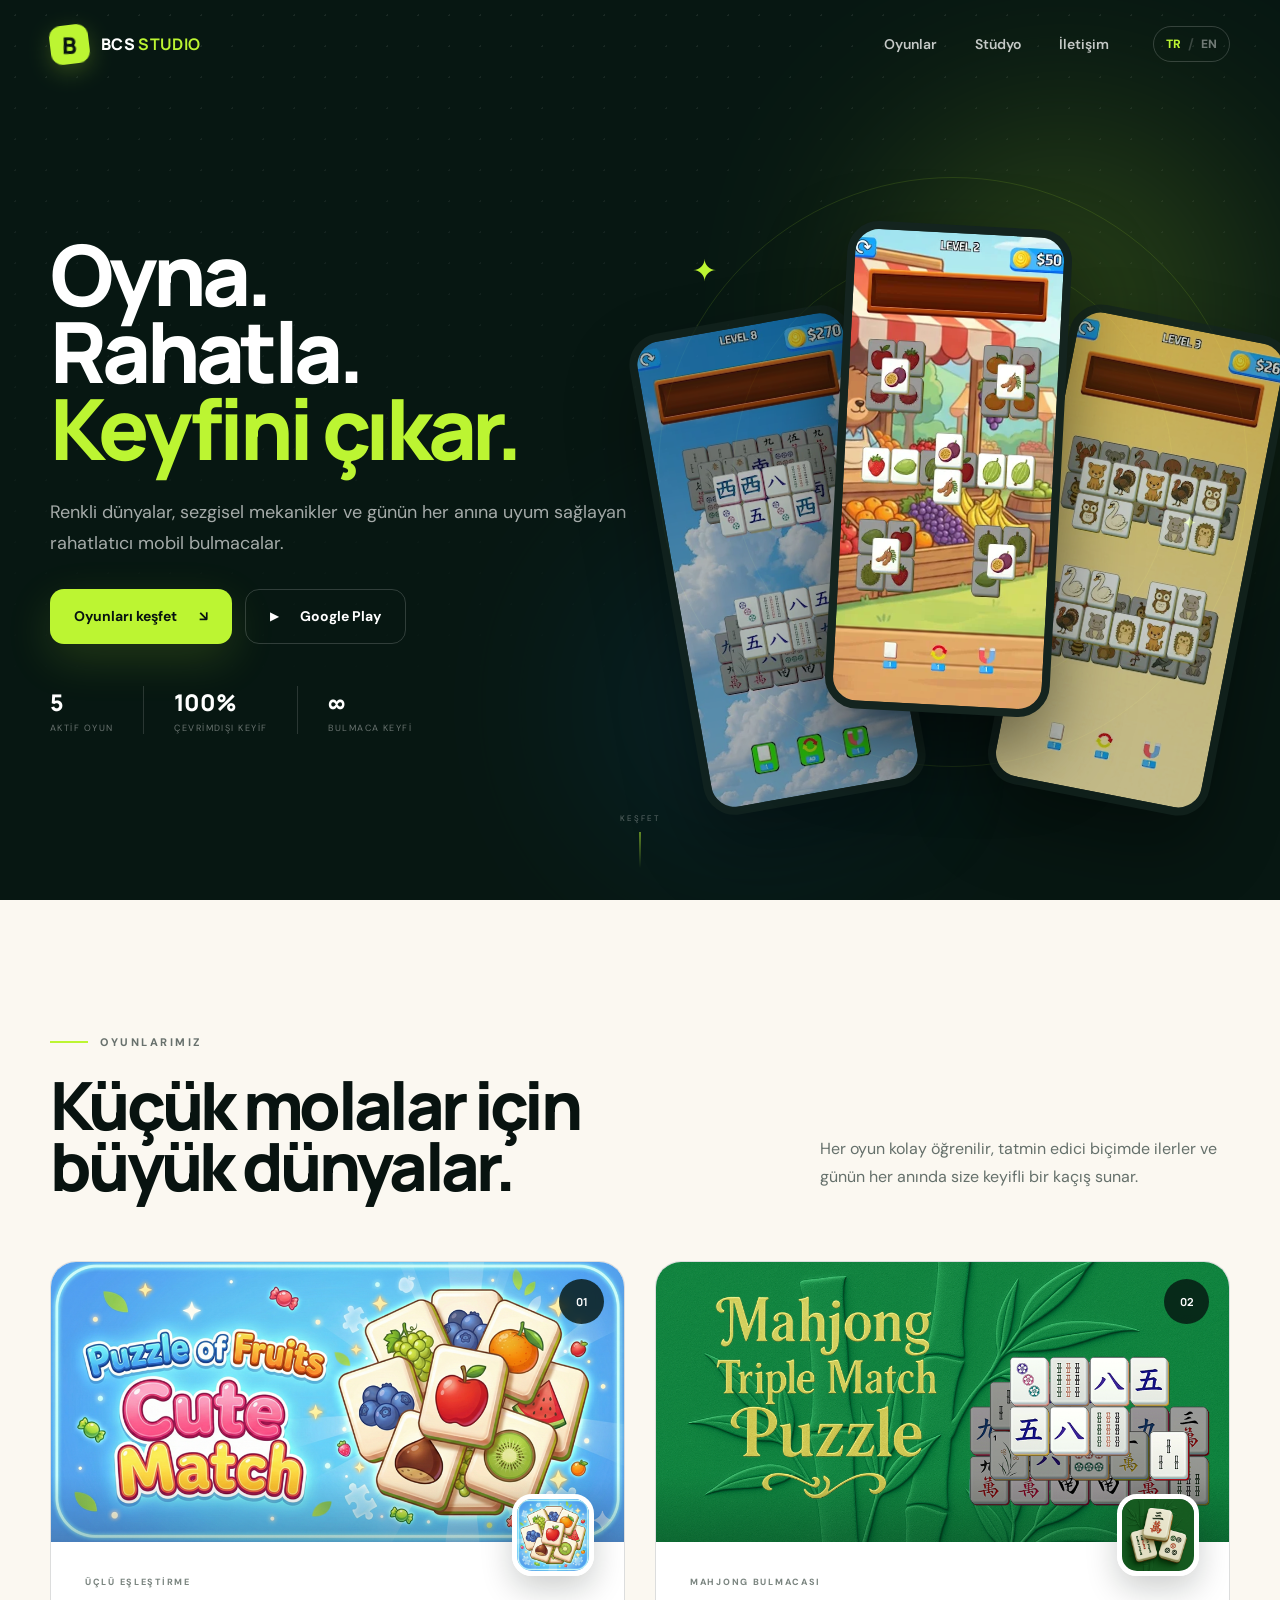
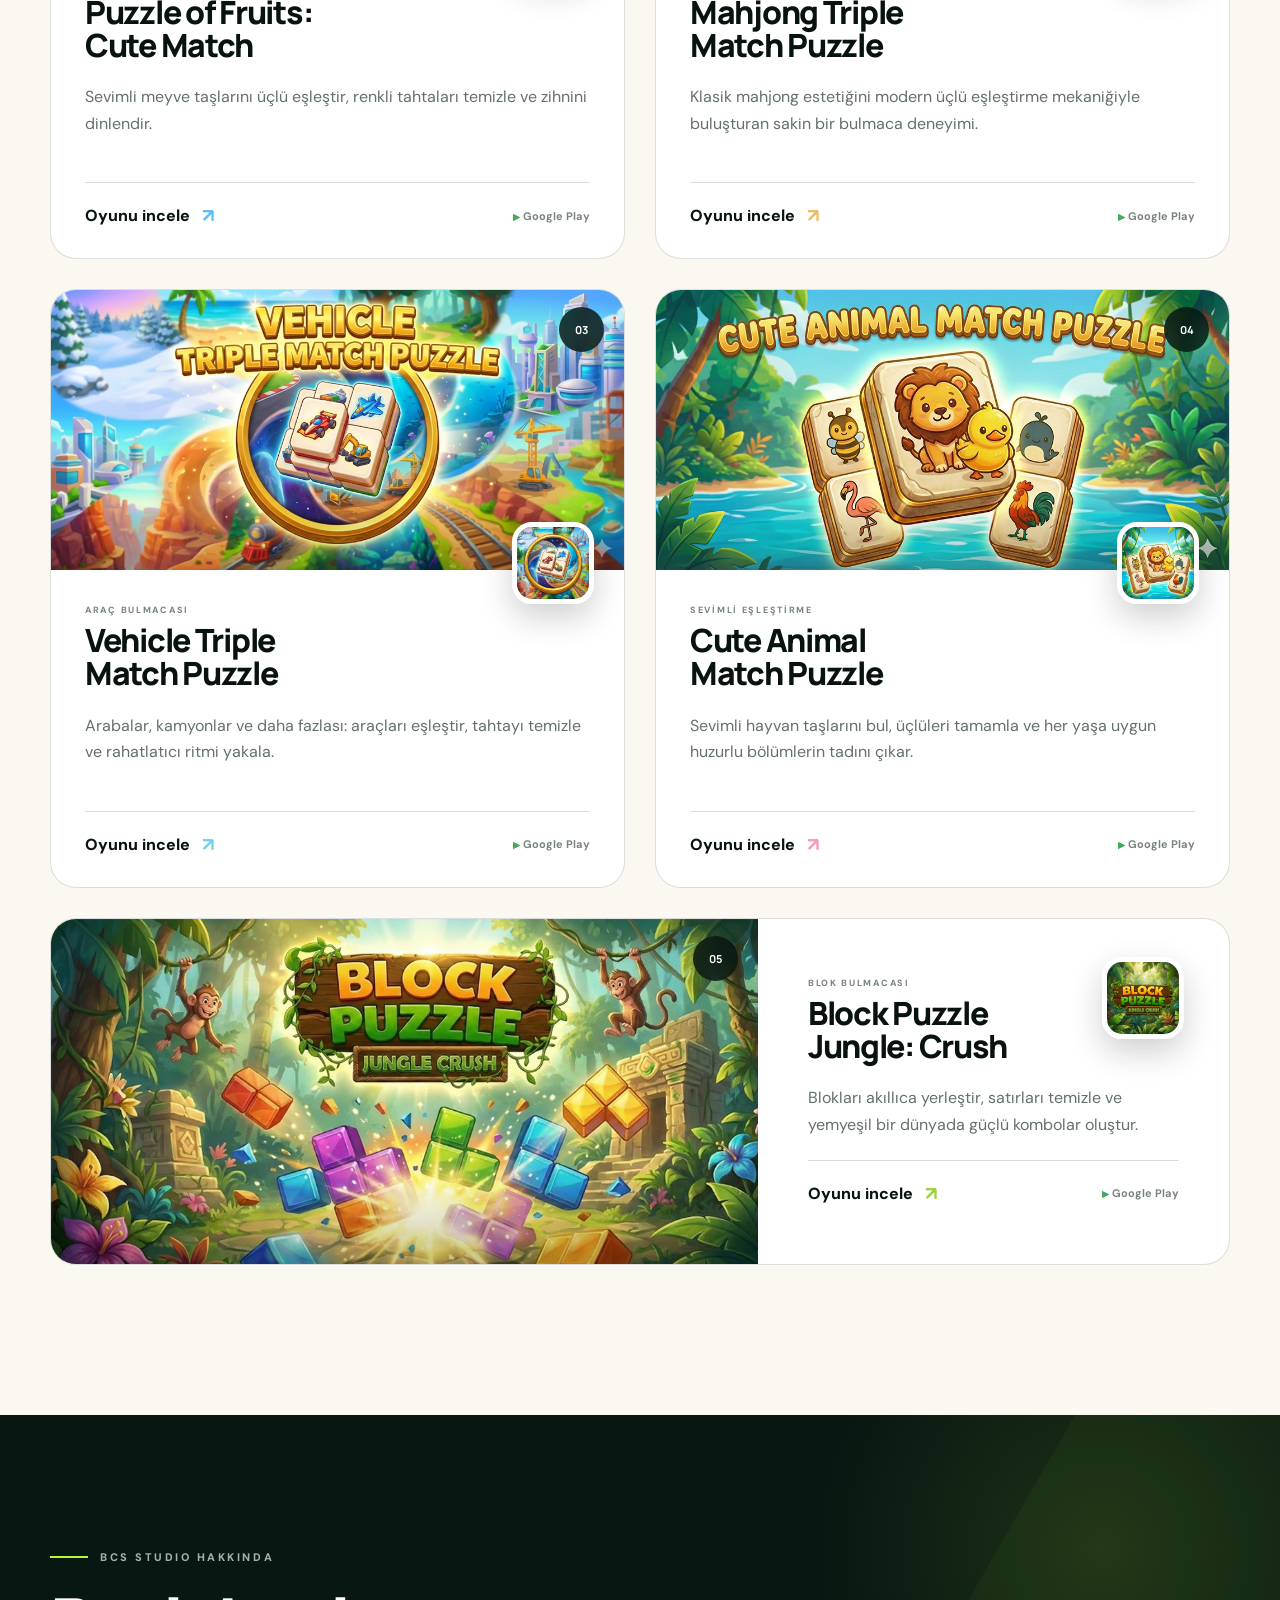
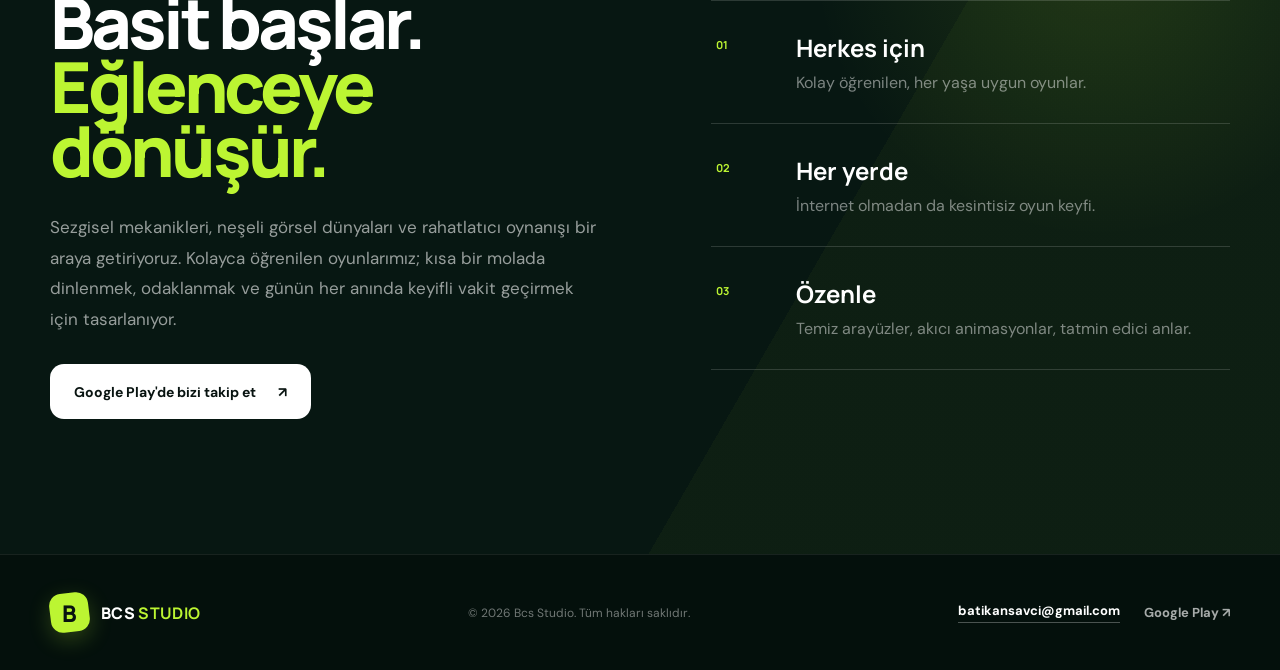
==== commit a3e3c715: "çağrı düzeltme" ====
--- a/index.html
+++ b/index.html
@@ -46,7 +46,7 @@
       <div class="hero-glow hero-glow-two"></div>
       <div class="hero-grid shell">
         <div class="hero-copy reveal">
-          <p class="eyebrow"><span></span><span data-tr="MOBİL BULMACA DÜNYALARI" data-en="MOBILE PUZZLE WORLDS">MOBİL BULMACA DÜNYALARI</span></p>
+          <!--<p class="eyebrow"><span></span><span data-tr="MOBİL BULMACA DÜNYALARI" data-en="MOBILE PUZZLE WORLDS">MOBİL BULMACA DÜNYALARI</span></p>-->
           <h1 id="hero-title"><span data-tr="Oyna." data-en="Play.">Oyna.</span><br><span data-tr="Rahatla." data-en="Unwind.">Rahatla.</span><br><em data-tr="Keyfini çıkar." data-en="Enjoy.">Keyfini çıkar.</em></h1>
           <p class="hero-lead" data-tr="Renkli dünyalar, sezgisel mekanikler ve günün her anına uyum sağlayan rahatlatıcı mobil bulmacalar." data-en="Colorful worlds, intuitive mechanics, and relaxing mobile puzzles made to fit every moment of your day.">Renkli dünyalar, sezgisel mekanikler ve günün her anına uyum sağlayan rahatlatıcı mobil bulmacalar.</p>
           <div class="hero-actions">
